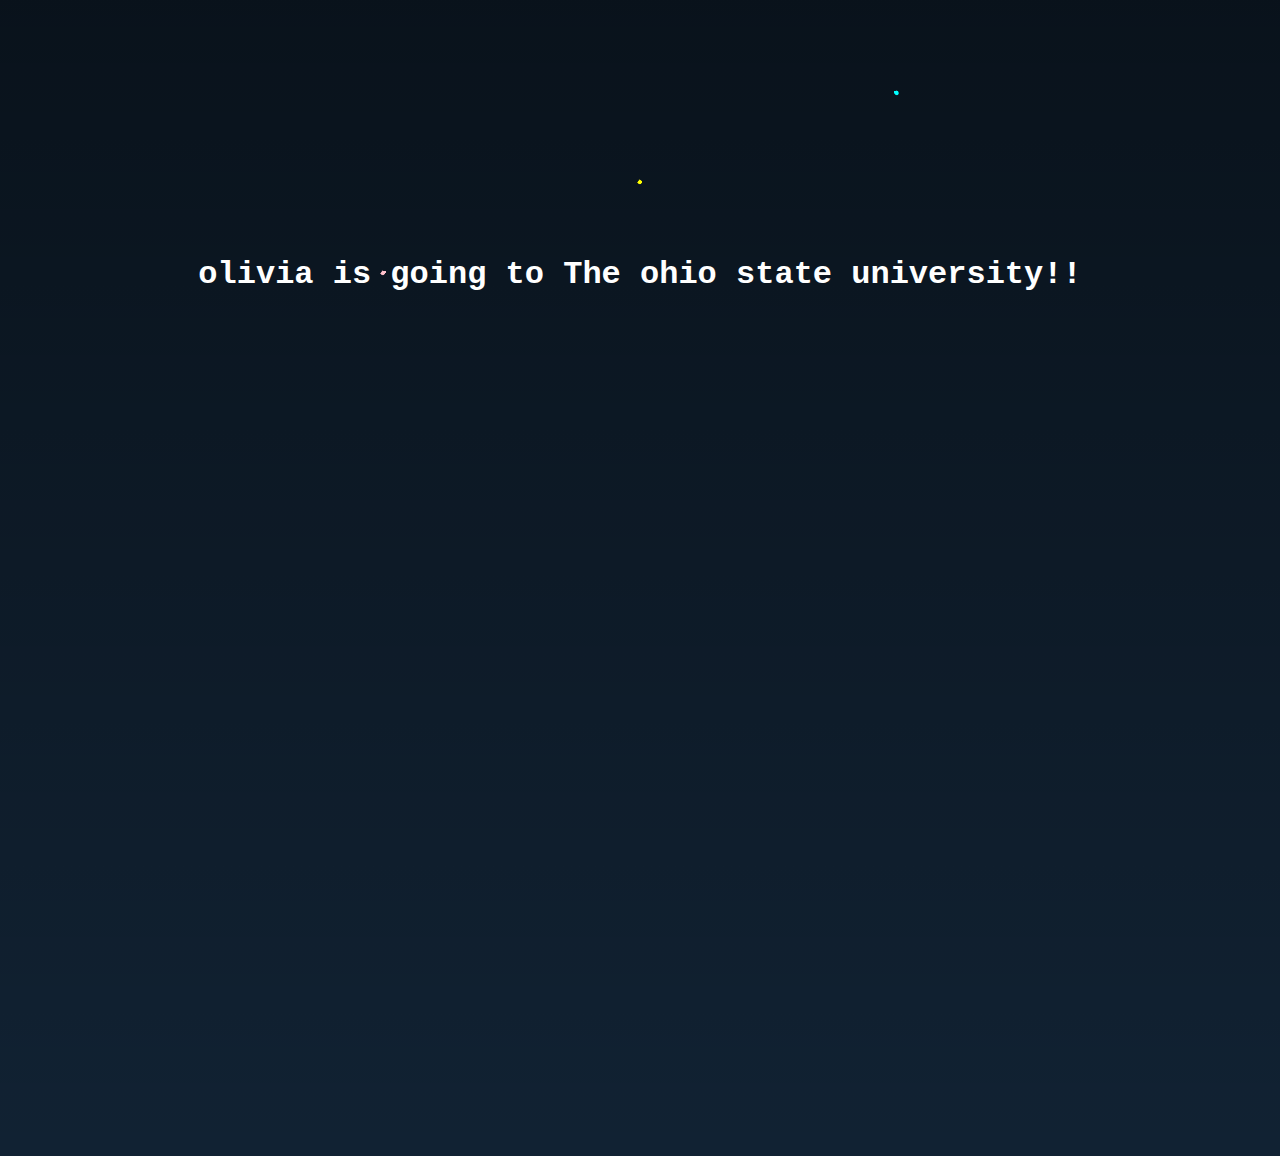
==== index.html @ 61fc410c "Add files via upload" ====
<!DOCTYPE html>
<html>

<head>
    <meta charset="utf-8">
    <meta http-equiv="X-UA-Compatible" content="IE=edge">
    <title></title>
    <meta name="description" content="">
    <meta name="viewport" content="width=device-width, initial-scale=1">
    <link rel="stylesheet" href="style.css">
</head>

<body>
    <div class="firework"></div>
    <div class="firework"></div>
    <div class="firework"></div>
    <div class="olivia">
        <h1>olivia is going to The ohio state university!!</h1>
    </div>

    <script src="" async defer></script>
</body>

</html>
---- style.css ----
body {
    background: 
      linear-gradient(#0007, #0000),
      #123;
    margin: 0;
    height: 100vh;
    overflow: hidden;
  }
  
  @keyframes firework {
    0% { transform: translate(var(--x), var(--initialY)); width: var(--initialSize); opacity: 1; }
    50% { width: 0.5vmin; opacity: 1; }
    100% { width: var(--finalSize); opacity: 0; }
  }
  
  /* @keyframes fireworkPseudo {
    0% { transform: translate(-50%, -50%); width: var(--initialSize); opacity: 1; }
    50% { width: 0.5vmin; opacity: 1; }
    100% { width: var(--finalSize); opacity: 0; }
  }
   */
  .firework,
  .firework::before,
  .firework::after
  {
    --initialSize: 0.5vmin;
    --finalSize: 45vmin;
    --particleSize: 0.2vmin;
    --color1: yellow;
    --color2: khaki;
    --color3: white;
    --color4: lime;
    --color5: gold;
    --color6: mediumseagreen;
    --y: -30vmin;
    --x: -50%;
    --initialY: 60vmin;
    content: "";
    animation: firework 2s infinite;
    position: absolute;
    top: 50%;
    left: 50%;
    transform: translate(-50%, var(--y));
    width: var(--initialSize);
    aspect-ratio: 1;
    background: 
      /*
      radial-gradient(circle, var(--color1) var(--particleSize), #0000 0) 0% 0%,
      radial-gradient(circle, var(--color1) var(--particleSize), #0000 0) 100% 0%,
      radial-gradient(circle, var(--color1) var(--particleSize), #0000 0) 100% 100%,
      radial-gradient(circle, var(--color1) var(--particleSize), #0000 0) 0% 100%,
      */
      
      radial-gradient(circle, var(--color1) var(--particleSize), #0000 0) 50% 0%,
      radial-gradient(circle, var(--color2) var(--particleSize), #0000 0) 100% 50%,
      radial-gradient(circle, var(--color3) var(--particleSize), #0000 0) 50% 100%,
      radial-gradient(circle, var(--color4) var(--particleSize), #0000 0) 0% 50%,
      
      /* bottom right */
      radial-gradient(circle, var(--color5) var(--particleSize), #0000 0) 80% 90%,
      radial-gradient(circle, var(--color6) var(--particleSize), #0000 0) 95% 90%,
      radial-gradient(circle, var(--color1) var(--particleSize), #0000 0) 90% 70%,
      radial-gradient(circle, var(--color2) var(--particleSize), #0000 0) 100% 60%,
      radial-gradient(circle, var(--color3) var(--particleSize), #0000 0) 55% 80%,
      radial-gradient(circle, var(--color4) var(--particleSize), #0000 0) 70% 77%,
      
      /* bottom left */
      radial-gradient(circle, var(--color5) var(--particleSize), #0000 0) 22% 90%,
      radial-gradient(circle, var(--color6) var(--particleSize), #0000 0) 45% 90%,
      radial-gradient(circle, var(--color1) var(--particleSize), #0000 0) 33% 70%,
      radial-gradient(circle, var(--color2) var(--particleSize), #0000 0) 10% 60%,
      radial-gradient(circle, var(--color3) var(--particleSize), #0000 0) 31% 80%,
      radial-gradient(circle, var(--color4) var(--particleSize), #0000 0) 28% 77%,
      radial-gradient(circle, var(--color5) var(--particleSize), #0000 0) 13% 72%,
      
      /* top left */
      radial-gradient(circle, var(--color6) var(--particleSize), #0000 0) 80% 10%,
      radial-gradient(circle, var(--color1) var(--particleSize), #0000 0) 95% 14%,
      radial-gradient(circle, var(--color2) var(--particleSize), #0000 0) 90% 23%,
      radial-gradient(circle, var(--color3) var(--particleSize), #0000 0) 100% 43%,
      radial-gradient(circle, var(--color4) var(--particleSize), #0000 0) 85% 27%,
      radial-gradient(circle, var(--color5) var(--particleSize), #0000 0) 77% 37%,
      radial-gradient(circle, var(--color6) var(--particleSize), #0000 0) 60% 7%,
      
      /* top right */
      radial-gradient(circle, var(--color1) var(--particleSize), #0000 0) 22% 14%,
      radial-gradient(circle, var(--color1) var(--particleSize), #0000 0) 45% 20%,
      radial-gradient(circle, var(--color1) var(--particleSize), #0000 0) 33% 34%,
      radial-gradient(circle, var(--color1) var(--particleSize), #0000 0) 10% 29%,
      radial-gradient(circle, var(--color1) var(--particleSize), #0000 0) 31% 37%,
      radial-gradient(circle, var(--color1) var(--particleSize), #0000 0) 28% 7%,
      radial-gradient(circle, var(--color1) var(--particleSize), #0000 0) 13% 42%
      ;
    background-size: var(--initialSize) var(--initialSize);
    background-repeat: no-repeat;
  }
  
  .firework::before {
    --x: -50%;
    --y: -50%;
    --initialY: -50%;
  /*   transform: translate(-20vmin, -2vmin) rotate(40deg) scale(1.3) rotateY(40deg); */
    transform: translate(-50%, -50%) rotate(40deg) scale(1.3) rotateY(40deg);
  /*   animation: fireworkPseudo 2s infinite; */
  }
  
  .firework::after {
    --x: -50%;
    --y: -50%;
    --initialY: -50%;
  /*   transform: translate(44vmin, -50%) rotate(170deg) scale(1.15) rotateY(-30deg); */
    transform: translate(-50%, -50%) rotate(170deg) scale(1.15) rotateY(-30deg);
  /*   animation: fireworkPseudo 2s infinite; */
  }
  
  .firework:nth-child(2) {
    --x: 30vmin;
  }
  
  .firework:nth-child(2),
  .firework:nth-child(2)::before,
  .firework:nth-child(2)::after {
    --color1: pink;
    --color2: violet;
    --color3: fuchsia;
    --color4: orchid;
    --color5: plum;
    --color6: lavender;  
    --finalSize: 40vmin;
    left: 30%;
    top: 60%;
    animation-delay: -0.25s;
  }
  
  .firework:nth-child(3) {
    --x: -30vmin;
    --y: -50vmin;
  }
  
  .firework:nth-child(3),
  .firework:nth-child(3)::before,
  .firework:nth-child(3)::after {
    --color1: cyan;
    --color2: lightcyan;
    --color3: lightblue;
    --color4: PaleTurquoise;
    --color5: SkyBlue;
    --color6: lavender;
    --finalSize: 35vmin;
    left: 70%;
    top: 60%;
    animation-delay: -0.4s;
  }

  .olivia {
    color: white;
    margin-top: 20%;
    text-align: center;
    vertical-align: center;
    font-family: 'Comic Sans MS', 'Comic Sans', monospace;
  }
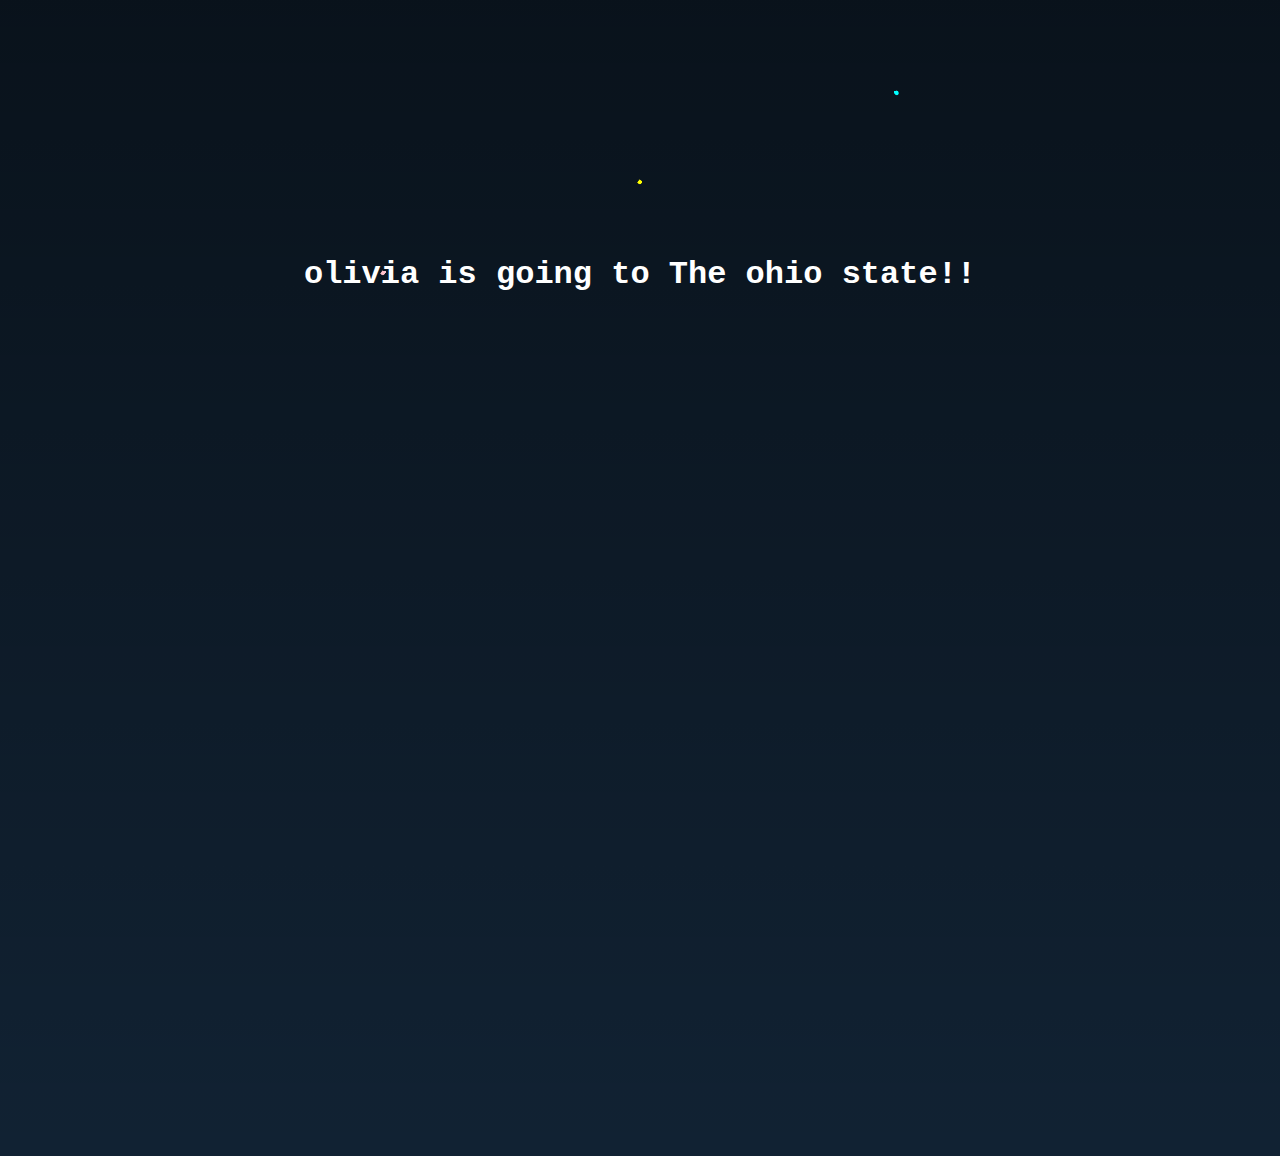
==== commit 50f12a3a: "Update index.html" ====
--- a/index.html
+++ b/index.html
@@ -15,10 +15,10 @@
     <div class="firework"></div>
     <div class="firework"></div>
     <div class="olivia">
-        <h1>olivia is going to The ohio state university!!</h1>
+        <h1>olivia is going to The ohio state!!</h1>
     </div>
 
     <script src="" async defer></script>
 </body>
 
-</html>+</html>
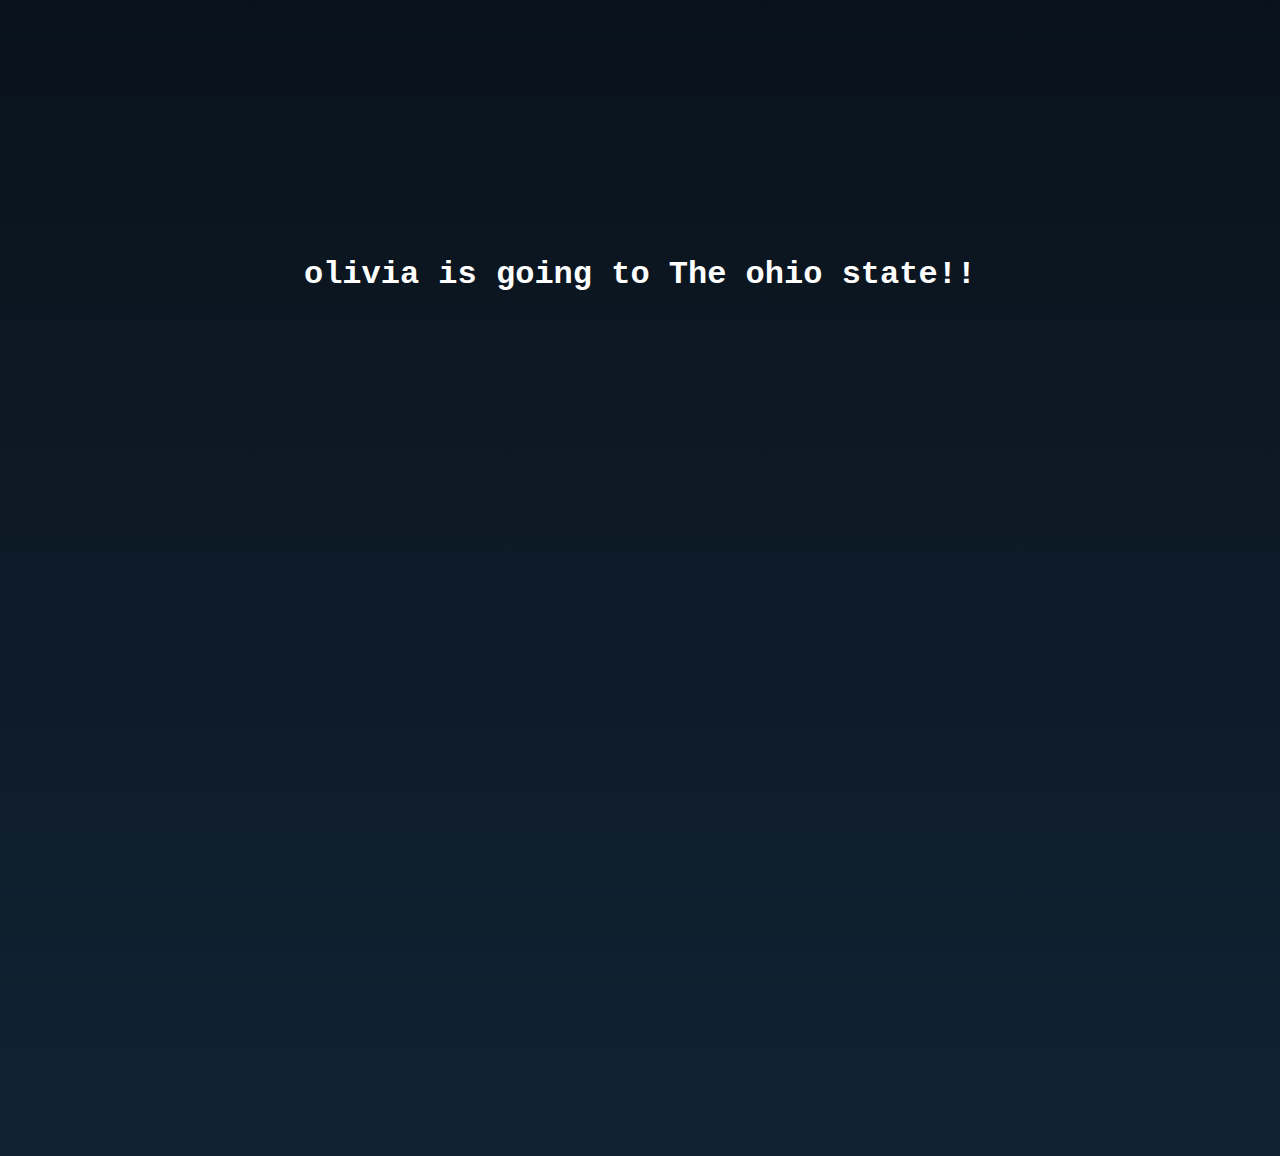
==== commit 971acd32: "Update index.html" ====
--- a/index.html
+++ b/index.html
@@ -11,9 +11,10 @@
 </head>
 
 <body>
-    <div class="firework"></div>
-    <div class="firework"></div>
-    <div class="firework"></div>
+    <div class="pyro">
+        <div class="before"></div>
+        <div class="after"></div>
+      </div>
     <div class="olivia">
         <h1>olivia is going to The ohio state!!</h1>
     </div>
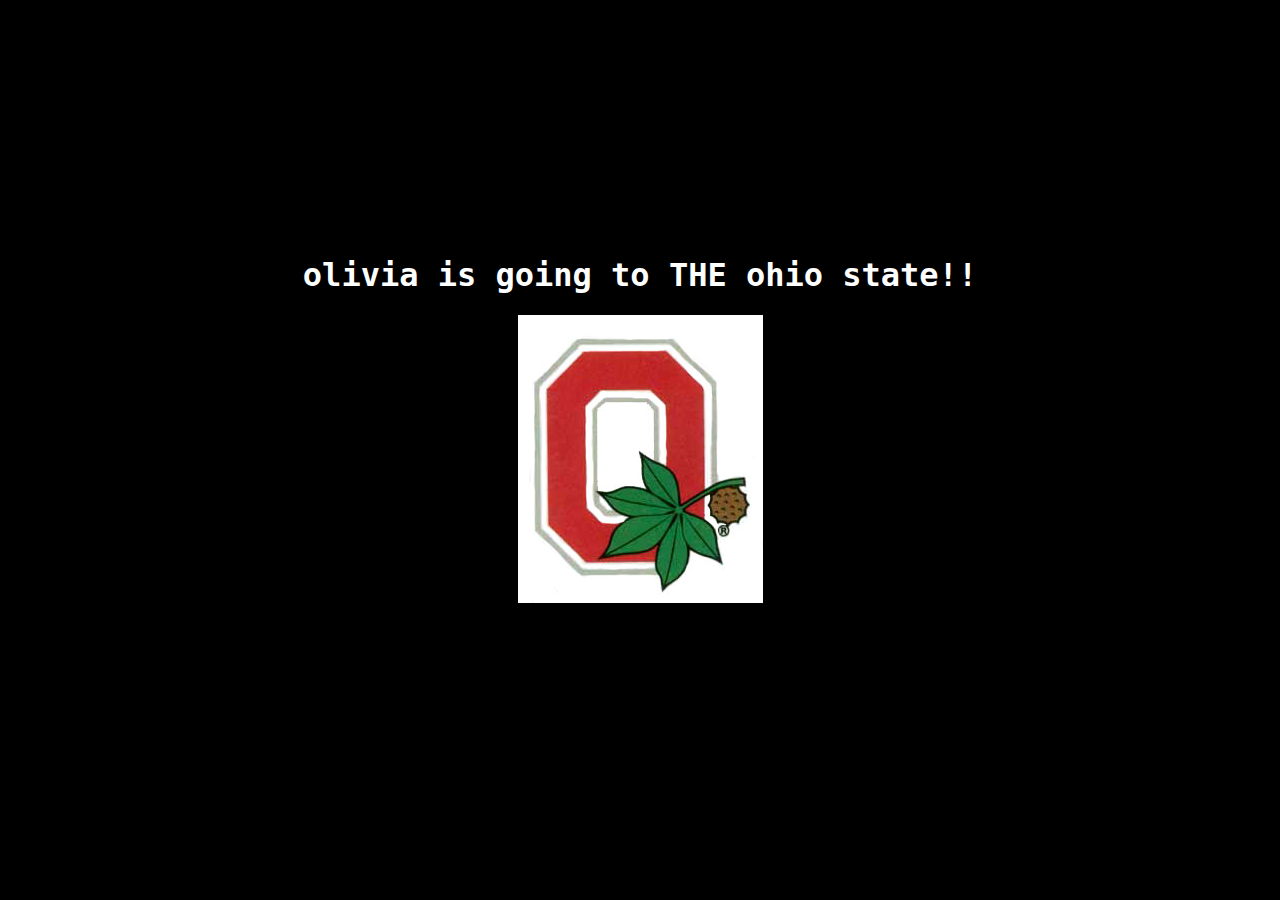
==== commit 2964a999: "Update index.html" ====
--- a/index.html
+++ b/index.html
@@ -16,7 +16,8 @@
         <div class="after"></div>
       </div>
     <div class="olivia">
-        <h1>olivia is going to The ohio state!!</h1>
+        <h1>olivia is going to THE ohio state!!</h1>
+        <img src="nut.jpg"/>
     </div>
 
     <script src="" async defer></script>
--- a/style.css
+++ b/style.css
@@ -1,162 +1,228 @@
-body {
-    background: 
-      linear-gradient(#0007, #0000),
-      #123;
-    margin: 0;
-    height: 100vh;
-    overflow: hidden;
-  }
-  
-  @keyframes firework {
-    0% { transform: translate(var(--x), var(--initialY)); width: var(--initialSize); opacity: 1; }
-    50% { width: 0.5vmin; opacity: 1; }
-    100% { width: var(--finalSize); opacity: 0; }
-  }
-  
-  /* @keyframes fireworkPseudo {
-    0% { transform: translate(-50%, -50%); width: var(--initialSize); opacity: 1; }
-    50% { width: 0.5vmin; opacity: 1; }
-    100% { width: var(--finalSize); opacity: 0; }
-  }
-   */
-  .firework,
-  .firework::before,
-  .firework::after
-  {
-    --initialSize: 0.5vmin;
-    --finalSize: 45vmin;
-    --particleSize: 0.2vmin;
-    --color1: yellow;
-    --color2: khaki;
-    --color3: white;
-    --color4: lime;
-    --color5: gold;
-    --color6: mediumseagreen;
-    --y: -30vmin;
-    --x: -50%;
-    --initialY: 60vmin;
-    content: "";
-    animation: firework 2s infinite;
-    position: absolute;
-    top: 50%;
-    left: 50%;
-    transform: translate(-50%, var(--y));
-    width: var(--initialSize);
-    aspect-ratio: 1;
-    background: 
-      /*
-      radial-gradient(circle, var(--color1) var(--particleSize), #0000 0) 0% 0%,
-      radial-gradient(circle, var(--color1) var(--particleSize), #0000 0) 100% 0%,
-      radial-gradient(circle, var(--color1) var(--particleSize), #0000 0) 100% 100%,
-      radial-gradient(circle, var(--color1) var(--particleSize), #0000 0) 0% 100%,
-      */
-      
-      radial-gradient(circle, var(--color1) var(--particleSize), #0000 0) 50% 0%,
-      radial-gradient(circle, var(--color2) var(--particleSize), #0000 0) 100% 50%,
-      radial-gradient(circle, var(--color3) var(--particleSize), #0000 0) 50% 100%,
-      radial-gradient(circle, var(--color4) var(--particleSize), #0000 0) 0% 50%,
-      
-      /* bottom right */
-      radial-gradient(circle, var(--color5) var(--particleSize), #0000 0) 80% 90%,
-      radial-gradient(circle, var(--color6) var(--particleSize), #0000 0) 95% 90%,
-      radial-gradient(circle, var(--color1) var(--particleSize), #0000 0) 90% 70%,
-      radial-gradient(circle, var(--color2) var(--particleSize), #0000 0) 100% 60%,
-      radial-gradient(circle, var(--color3) var(--particleSize), #0000 0) 55% 80%,
-      radial-gradient(circle, var(--color4) var(--particleSize), #0000 0) 70% 77%,
-      
-      /* bottom left */
-      radial-gradient(circle, var(--color5) var(--particleSize), #0000 0) 22% 90%,
-      radial-gradient(circle, var(--color6) var(--particleSize), #0000 0) 45% 90%,
-      radial-gradient(circle, var(--color1) var(--particleSize), #0000 0) 33% 70%,
-      radial-gradient(circle, var(--color2) var(--particleSize), #0000 0) 10% 60%,
-      radial-gradient(circle, var(--color3) var(--particleSize), #0000 0) 31% 80%,
-      radial-gradient(circle, var(--color4) var(--particleSize), #0000 0) 28% 77%,
-      radial-gradient(circle, var(--color5) var(--particleSize), #0000 0) 13% 72%,
-      
-      /* top left */
-      radial-gradient(circle, var(--color6) var(--particleSize), #0000 0) 80% 10%,
-      radial-gradient(circle, var(--color1) var(--particleSize), #0000 0) 95% 14%,
-      radial-gradient(circle, var(--color2) var(--particleSize), #0000 0) 90% 23%,
-      radial-gradient(circle, var(--color3) var(--particleSize), #0000 0) 100% 43%,
-      radial-gradient(circle, var(--color4) var(--particleSize), #0000 0) 85% 27%,
-      radial-gradient(circle, var(--color5) var(--particleSize), #0000 0) 77% 37%,
-      radial-gradient(circle, var(--color6) var(--particleSize), #0000 0) 60% 7%,
-      
-      /* top right */
-      radial-gradient(circle, var(--color1) var(--particleSize), #0000 0) 22% 14%,
-      radial-gradient(circle, var(--color1) var(--particleSize), #0000 0) 45% 20%,
-      radial-gradient(circle, var(--color1) var(--particleSize), #0000 0) 33% 34%,
-      radial-gradient(circle, var(--color1) var(--particleSize), #0000 0) 10% 29%,
-      radial-gradient(circle, var(--color1) var(--particleSize), #0000 0) 31% 37%,
-      radial-gradient(circle, var(--color1) var(--particleSize), #0000 0) 28% 7%,
-      radial-gradient(circle, var(--color1) var(--particleSize), #0000 0) 13% 42%
-      ;
-    background-size: var(--initialSize) var(--initialSize);
-    background-repeat: no-repeat;
-  }
-  
-  .firework::before {
-    --x: -50%;
-    --y: -50%;
-    --initialY: -50%;
-  /*   transform: translate(-20vmin, -2vmin) rotate(40deg) scale(1.3) rotateY(40deg); */
-    transform: translate(-50%, -50%) rotate(40deg) scale(1.3) rotateY(40deg);
-  /*   animation: fireworkPseudo 2s infinite; */
-  }
-  
-  .firework::after {
-    --x: -50%;
-    --y: -50%;
-    --initialY: -50%;
-  /*   transform: translate(44vmin, -50%) rotate(170deg) scale(1.15) rotateY(-30deg); */
-    transform: translate(-50%, -50%) rotate(170deg) scale(1.15) rotateY(-30deg);
-  /*   animation: fireworkPseudo 2s infinite; */
-  }
-  
-  .firework:nth-child(2) {
-    --x: 30vmin;
-  }
-  
-  .firework:nth-child(2),
-  .firework:nth-child(2)::before,
-  .firework:nth-child(2)::after {
-    --color1: pink;
-    --color2: violet;
-    --color3: fuchsia;
-    --color4: orchid;
-    --color5: plum;
-    --color6: lavender;  
-    --finalSize: 40vmin;
-    left: 30%;
-    top: 60%;
-    animation-delay: -0.25s;
-  }
-  
-  .firework:nth-child(3) {
-    --x: -30vmin;
-    --y: -50vmin;
-  }
-  
-  .firework:nth-child(3),
-  .firework:nth-child(3)::before,
-  .firework:nth-child(3)::after {
-    --color1: cyan;
-    --color2: lightcyan;
-    --color3: lightblue;
-    --color4: PaleTurquoise;
-    --color5: SkyBlue;
-    --color6: lavender;
-    --finalSize: 35vmin;
-    left: 70%;
-    top: 60%;
-    animation-delay: -0.4s;
-  }
-
-  .olivia {
+.olivia {
     color: white;
     margin-top: 20%;
     text-align: center;
     vertical-align: center;
     font-family: 'Comic Sans MS', 'Comic Sans', monospace;
   }
-  +
+body {
+    margin: 0;
+    padding: 0;
+    background: #000;
+    overflow: hidden;
+  }
+  
+  .pyro > .before, .pyro > .after {
+    position: absolute;
+    width: 5px;
+    height: 5px;
+    border-radius: 50%;
+    box-shadow: 0 0 #fff, 0 0 #fff, 0 0 #fff, 0 0 #fff, 0 0 #fff, 0 0 #fff, 0 0 #fff, 0 0 #fff, 0 0 #fff, 0 0 #fff, 0 0 #fff, 0 0 #fff, 0 0 #fff, 0 0 #fff, 0 0 #fff, 0 0 #fff, 0 0 #fff, 0 0 #fff, 0 0 #fff, 0 0 #fff, 0 0 #fff, 0 0 #fff, 0 0 #fff, 0 0 #fff, 0 0 #fff, 0 0 #fff, 0 0 #fff, 0 0 #fff, 0 0 #fff, 0 0 #fff, 0 0 #fff, 0 0 #fff, 0 0 #fff, 0 0 #fff, 0 0 #fff, 0 0 #fff, 0 0 #fff, 0 0 #fff, 0 0 #fff, 0 0 #fff, 0 0 #fff, 0 0 #fff, 0 0 #fff, 0 0 #fff, 0 0 #fff, 0 0 #fff, 0 0 #fff, 0 0 #fff, 0 0 #fff, 0 0 #fff, 0 0 #fff;
+    -moz-animation: 1s bang ease-out infinite backwards, 1s gravity ease-in infinite backwards, 5s position linear infinite backwards;
+    -webkit-animation: 1s bang ease-out infinite backwards, 1s gravity ease-in infinite backwards, 5s position linear infinite backwards;
+    -o-animation: 1s bang ease-out infinite backwards, 1s gravity ease-in infinite backwards, 5s position linear infinite backwards;
+    -ms-animation: 1s bang ease-out infinite backwards, 1s gravity ease-in infinite backwards, 5s position linear infinite backwards;
+    animation: 1s bang ease-out infinite backwards, 1s gravity ease-in infinite backwards, 5s position linear infinite backwards;
+  }
+  
+  .pyro > .after {
+    -moz-animation-delay: 1.25s, 1.25s, 1.25s;
+    -webkit-animation-delay: 1.25s, 1.25s, 1.25s;
+    -o-animation-delay: 1.25s, 1.25s, 1.25s;
+    -ms-animation-delay: 1.25s, 1.25s, 1.25s;
+    animation-delay: 1.25s, 1.25s, 1.25s;
+    -moz-animation-duration: 1.25s, 1.25s, 6.25s;
+    -webkit-animation-duration: 1.25s, 1.25s, 6.25s;
+    -o-animation-duration: 1.25s, 1.25s, 6.25s;
+    -ms-animation-duration: 1.25s, 1.25s, 6.25s;
+    animation-duration: 1.25s, 1.25s, 6.25s;
+  }
+  
+  @-webkit-keyframes bang {
+    to {
+      box-shadow: 40px -297.6666666667px #0400ff, -26px -253.6666666667px #4000ff, 99px -134.6666666667px #ff4800, 194px 39.3333333333px #ff00aa, -37px -150.6666666667px #00ffae, -114px -218.6666666667px #00b7ff, -119px -292.6666666667px #ff0088, -114px -70.6666666667px #ff0073, 87px -265.6666666667px #6a00ff, 40px -76.6666666667px #0009ff, -9px -376.6666666667px #ff2200, 55px -192.6666666667px #a200ff, 188px -378.6666666667px #6aff00, -172px -303.6666666667px #ccff00, 89px -374.6666666667px #ff5e00, -57px -14.6666666667px #00ff4d, -247px -344.6666666667px #0004ff, -224px -177.6666666667px #00ffdd, -218px -17.6666666667px #4800ff, -109px 20.3333333333px #ff0015, -246px -181.6666666667px #48ff00, 49px 68.3333333333px #00ff6f, -136px 78.3333333333px #ff5e00, 151px -349.6666666667px #ff00a6, -160px 43.3333333333px #5100ff, -168px -230.6666666667px #00ff40, -244px -267.6666666667px aqua, -4px -402.6666666667px #a200ff, 2px -316.6666666667px #001eff, 218px -146.6666666667px #00ff66, 187px 73.3333333333px deepskyblue, 121px -56.6666666667px #26ff00, -39px -146.6666666667px #37ff00, 27px -271.6666666667px #ff0044, -112px -231.6666666667px #00ff84, 124px -359.6666666667px #ff5e00, 229px -186.6666666667px #ff0033, 151px -100.6666666667px #00ff59, -8px -127.6666666667px #ffcc00, 201px 42.3333333333px #0037ff, 191px -136.6666666667px #00c8ff, 61px -127.6666666667px #00ff84, -3px -388.6666666667px #2200ff, -245px -38.6666666667px #00ff26, 206px -145.6666666667px #5100ff, -7px -99.6666666667px #00ffcc, -97px -138.6666666667px #ff6200, -126px -81.6666666667px #62ff00, 166px -33.6666666667px #00ffdd, 80px -298.6666666667px #ffd500, -152px 13.3333333333px #ff00dd;
+    }
+  }
+  @-moz-keyframes bang {
+    to {
+      box-shadow: 40px -297.6666666667px #0400ff, -26px -253.6666666667px #4000ff, 99px -134.6666666667px #ff4800, 194px 39.3333333333px #ff00aa, -37px -150.6666666667px #00ffae, -114px -218.6666666667px #00b7ff, -119px -292.6666666667px #ff0088, -114px -70.6666666667px #ff0073, 87px -265.6666666667px #6a00ff, 40px -76.6666666667px #0009ff, -9px -376.6666666667px #ff2200, 55px -192.6666666667px #a200ff, 188px -378.6666666667px #6aff00, -172px -303.6666666667px #ccff00, 89px -374.6666666667px #ff5e00, -57px -14.6666666667px #00ff4d, -247px -344.6666666667px #0004ff, -224px -177.6666666667px #00ffdd, -218px -17.6666666667px #4800ff, -109px 20.3333333333px #ff0015, -246px -181.6666666667px #48ff00, 49px 68.3333333333px #00ff6f, -136px 78.3333333333px #ff5e00, 151px -349.6666666667px #ff00a6, -160px 43.3333333333px #5100ff, -168px -230.6666666667px #00ff40, -244px -267.6666666667px aqua, -4px -402.6666666667px #a200ff, 2px -316.6666666667px #001eff, 218px -146.6666666667px #00ff66, 187px 73.3333333333px deepskyblue, 121px -56.6666666667px #26ff00, -39px -146.6666666667px #37ff00, 27px -271.6666666667px #ff0044, -112px -231.6666666667px #00ff84, 124px -359.6666666667px #ff5e00, 229px -186.6666666667px #ff0033, 151px -100.6666666667px #00ff59, -8px -127.6666666667px #ffcc00, 201px 42.3333333333px #0037ff, 191px -136.6666666667px #00c8ff, 61px -127.6666666667px #00ff84, -3px -388.6666666667px #2200ff, -245px -38.6666666667px #00ff26, 206px -145.6666666667px #5100ff, -7px -99.6666666667px #00ffcc, -97px -138.6666666667px #ff6200, -126px -81.6666666667px #62ff00, 166px -33.6666666667px #00ffdd, 80px -298.6666666667px #ffd500, -152px 13.3333333333px #ff00dd;
+    }
+  }
+  @-o-keyframes bang {
+    to {
+      box-shadow: 40px -297.6666666667px #0400ff, -26px -253.6666666667px #4000ff, 99px -134.6666666667px #ff4800, 194px 39.3333333333px #ff00aa, -37px -150.6666666667px #00ffae, -114px -218.6666666667px #00b7ff, -119px -292.6666666667px #ff0088, -114px -70.6666666667px #ff0073, 87px -265.6666666667px #6a00ff, 40px -76.6666666667px #0009ff, -9px -376.6666666667px #ff2200, 55px -192.6666666667px #a200ff, 188px -378.6666666667px #6aff00, -172px -303.6666666667px #ccff00, 89px -374.6666666667px #ff5e00, -57px -14.6666666667px #00ff4d, -247px -344.6666666667px #0004ff, -224px -177.6666666667px #00ffdd, -218px -17.6666666667px #4800ff, -109px 20.3333333333px #ff0015, -246px -181.6666666667px #48ff00, 49px 68.3333333333px #00ff6f, -136px 78.3333333333px #ff5e00, 151px -349.6666666667px #ff00a6, -160px 43.3333333333px #5100ff, -168px -230.6666666667px #00ff40, -244px -267.6666666667px aqua, -4px -402.6666666667px #a200ff, 2px -316.6666666667px #001eff, 218px -146.6666666667px #00ff66, 187px 73.3333333333px deepskyblue, 121px -56.6666666667px #26ff00, -39px -146.6666666667px #37ff00, 27px -271.6666666667px #ff0044, -112px -231.6666666667px #00ff84, 124px -359.6666666667px #ff5e00, 229px -186.6666666667px #ff0033, 151px -100.6666666667px #00ff59, -8px -127.6666666667px #ffcc00, 201px 42.3333333333px #0037ff, 191px -136.6666666667px #00c8ff, 61px -127.6666666667px #00ff84, -3px -388.6666666667px #2200ff, -245px -38.6666666667px #00ff26, 206px -145.6666666667px #5100ff, -7px -99.6666666667px #00ffcc, -97px -138.6666666667px #ff6200, -126px -81.6666666667px #62ff00, 166px -33.6666666667px #00ffdd, 80px -298.6666666667px #ffd500, -152px 13.3333333333px #ff00dd;
+    }
+  }
+  @-ms-keyframes bang {
+    to {
+      box-shadow: 40px -297.6666666667px #0400ff, -26px -253.6666666667px #4000ff, 99px -134.6666666667px #ff4800, 194px 39.3333333333px #ff00aa, -37px -150.6666666667px #00ffae, -114px -218.6666666667px #00b7ff, -119px -292.6666666667px #ff0088, -114px -70.6666666667px #ff0073, 87px -265.6666666667px #6a00ff, 40px -76.6666666667px #0009ff, -9px -376.6666666667px #ff2200, 55px -192.6666666667px #a200ff, 188px -378.6666666667px #6aff00, -172px -303.6666666667px #ccff00, 89px -374.6666666667px #ff5e00, -57px -14.6666666667px #00ff4d, -247px -344.6666666667px #0004ff, -224px -177.6666666667px #00ffdd, -218px -17.6666666667px #4800ff, -109px 20.3333333333px #ff0015, -246px -181.6666666667px #48ff00, 49px 68.3333333333px #00ff6f, -136px 78.3333333333px #ff5e00, 151px -349.6666666667px #ff00a6, -160px 43.3333333333px #5100ff, -168px -230.6666666667px #00ff40, -244px -267.6666666667px aqua, -4px -402.6666666667px #a200ff, 2px -316.6666666667px #001eff, 218px -146.6666666667px #00ff66, 187px 73.3333333333px deepskyblue, 121px -56.6666666667px #26ff00, -39px -146.6666666667px #37ff00, 27px -271.6666666667px #ff0044, -112px -231.6666666667px #00ff84, 124px -359.6666666667px #ff5e00, 229px -186.6666666667px #ff0033, 151px -100.6666666667px #00ff59, -8px -127.6666666667px #ffcc00, 201px 42.3333333333px #0037ff, 191px -136.6666666667px #00c8ff, 61px -127.6666666667px #00ff84, -3px -388.6666666667px #2200ff, -245px -38.6666666667px #00ff26, 206px -145.6666666667px #5100ff, -7px -99.6666666667px #00ffcc, -97px -138.6666666667px #ff6200, -126px -81.6666666667px #62ff00, 166px -33.6666666667px #00ffdd, 80px -298.6666666667px #ffd500, -152px 13.3333333333px #ff00dd;
+    }
+  }
+  @keyframes bang {
+    to {
+      box-shadow: 40px -297.6666666667px #0400ff, -26px -253.6666666667px #4000ff, 99px -134.6666666667px #ff4800, 194px 39.3333333333px #ff00aa, -37px -150.6666666667px #00ffae, -114px -218.6666666667px #00b7ff, -119px -292.6666666667px #ff0088, -114px -70.6666666667px #ff0073, 87px -265.6666666667px #6a00ff, 40px -76.6666666667px #0009ff, -9px -376.6666666667px #ff2200, 55px -192.6666666667px #a200ff, 188px -378.6666666667px #6aff00, -172px -303.6666666667px #ccff00, 89px -374.6666666667px #ff5e00, -57px -14.6666666667px #00ff4d, -247px -344.6666666667px #0004ff, -224px -177.6666666667px #00ffdd, -218px -17.6666666667px #4800ff, -109px 20.3333333333px #ff0015, -246px -181.6666666667px #48ff00, 49px 68.3333333333px #00ff6f, -136px 78.3333333333px #ff5e00, 151px -349.6666666667px #ff00a6, -160px 43.3333333333px #5100ff, -168px -230.6666666667px #00ff40, -244px -267.6666666667px aqua, -4px -402.6666666667px #a200ff, 2px -316.6666666667px #001eff, 218px -146.6666666667px #00ff66, 187px 73.3333333333px deepskyblue, 121px -56.6666666667px #26ff00, -39px -146.6666666667px #37ff00, 27px -271.6666666667px #ff0044, -112px -231.6666666667px #00ff84, 124px -359.6666666667px #ff5e00, 229px -186.6666666667px #ff0033, 151px -100.6666666667px #00ff59, -8px -127.6666666667px #ffcc00, 201px 42.3333333333px #0037ff, 191px -136.6666666667px #00c8ff, 61px -127.6666666667px #00ff84, -3px -388.6666666667px #2200ff, -245px -38.6666666667px #00ff26, 206px -145.6666666667px #5100ff, -7px -99.6666666667px #00ffcc, -97px -138.6666666667px #ff6200, -126px -81.6666666667px #62ff00, 166px -33.6666666667px #00ffdd, 80px -298.6666666667px #ffd500, -152px 13.3333333333px #ff00dd;
+    }
+  }
+  @-webkit-keyframes gravity {
+    to {
+      transform: translateY(200px);
+      -moz-transform: translateY(200px);
+      -webkit-transform: translateY(200px);
+      -o-transform: translateY(200px);
+      -ms-transform: translateY(200px);
+      opacity: 0;
+    }
+  }
+  @-moz-keyframes gravity {
+    to {
+      transform: translateY(200px);
+      -moz-transform: translateY(200px);
+      -webkit-transform: translateY(200px);
+      -o-transform: translateY(200px);
+      -ms-transform: translateY(200px);
+      opacity: 0;
+    }
+  }
+  @-o-keyframes gravity {
+    to {
+      transform: translateY(200px);
+      -moz-transform: translateY(200px);
+      -webkit-transform: translateY(200px);
+      -o-transform: translateY(200px);
+      -ms-transform: translateY(200px);
+      opacity: 0;
+    }
+  }
+  @-ms-keyframes gravity {
+    to {
+      transform: translateY(200px);
+      -moz-transform: translateY(200px);
+      -webkit-transform: translateY(200px);
+      -o-transform: translateY(200px);
+      -ms-transform: translateY(200px);
+      opacity: 0;
+    }
+  }
+  @keyframes gravity {
+    to {
+      transform: translateY(200px);
+      -moz-transform: translateY(200px);
+      -webkit-transform: translateY(200px);
+      -o-transform: translateY(200px);
+      -ms-transform: translateY(200px);
+      opacity: 0;
+    }
+  }
+  @-webkit-keyframes position {
+    0%, 19.9% {
+      margin-top: 10%;
+      margin-left: 40%;
+    }
+    20%, 39.9% {
+      margin-top: 40%;
+      margin-left: 30%;
+    }
+    40%, 59.9% {
+      margin-top: 20%;
+      margin-left: 70%;
+    }
+    60%, 79.9% {
+      margin-top: 30%;
+      margin-left: 20%;
+    }
+    80%, 99.9% {
+      margin-top: 30%;
+      margin-left: 80%;
+    }
+  }
+  @-moz-keyframes position {
+    0%, 19.9% {
+      margin-top: 10%;
+      margin-left: 40%;
+    }
+    20%, 39.9% {
+      margin-top: 40%;
+      margin-left: 30%;
+    }
+    40%, 59.9% {
+      margin-top: 20%;
+      margin-left: 70%;
+    }
+    60%, 79.9% {
+      margin-top: 30%;
+      margin-left: 20%;
+    }
+    80%, 99.9% {
+      margin-top: 30%;
+      margin-left: 80%;
+    }
+  }
+  @-o-keyframes position {
+    0%, 19.9% {
+      margin-top: 10%;
+      margin-left: 40%;
+    }
+    20%, 39.9% {
+      margin-top: 40%;
+      margin-left: 30%;
+    }
+    40%, 59.9% {
+      margin-top: 20%;
+      margin-left: 70%;
+    }
+    60%, 79.9% {
+      margin-top: 30%;
+      margin-left: 20%;
+    }
+    80%, 99.9% {
+      margin-top: 30%;
+      margin-left: 80%;
+    }
+  }
+  @-ms-keyframes position {
+    0%, 19.9% {
+      margin-top: 10%;
+      margin-left: 40%;
+    }
+    20%, 39.9% {
+      margin-top: 40%;
+      margin-left: 30%;
+    }
+    40%, 59.9% {
+      margin-top: 20%;
+      margin-left: 70%;
+    }
+    60%, 79.9% {
+      margin-top: 30%;
+      margin-left: 20%;
+    }
+    80%, 99.9% {
+      margin-top: 30%;
+      margin-left: 80%;
+    }
+  }
+  @keyframes position {
+    0%, 19.9% {
+      margin-top: 10%;
+      margin-left: 40%;
+    }
+    20%, 39.9% {
+      margin-top: 40%;
+      margin-left: 30%;
+    }
+    40%, 59.9% {
+      margin-top: 20%;
+      margin-left: 70%;
+    }
+    60%, 79.9% {
+      margin-top: 30%;
+      margin-left: 20%;
+    }
+    80%, 99.9% {
+      margin-top: 30%;
+      margin-left: 80%;
+    }
+  }
+
+  
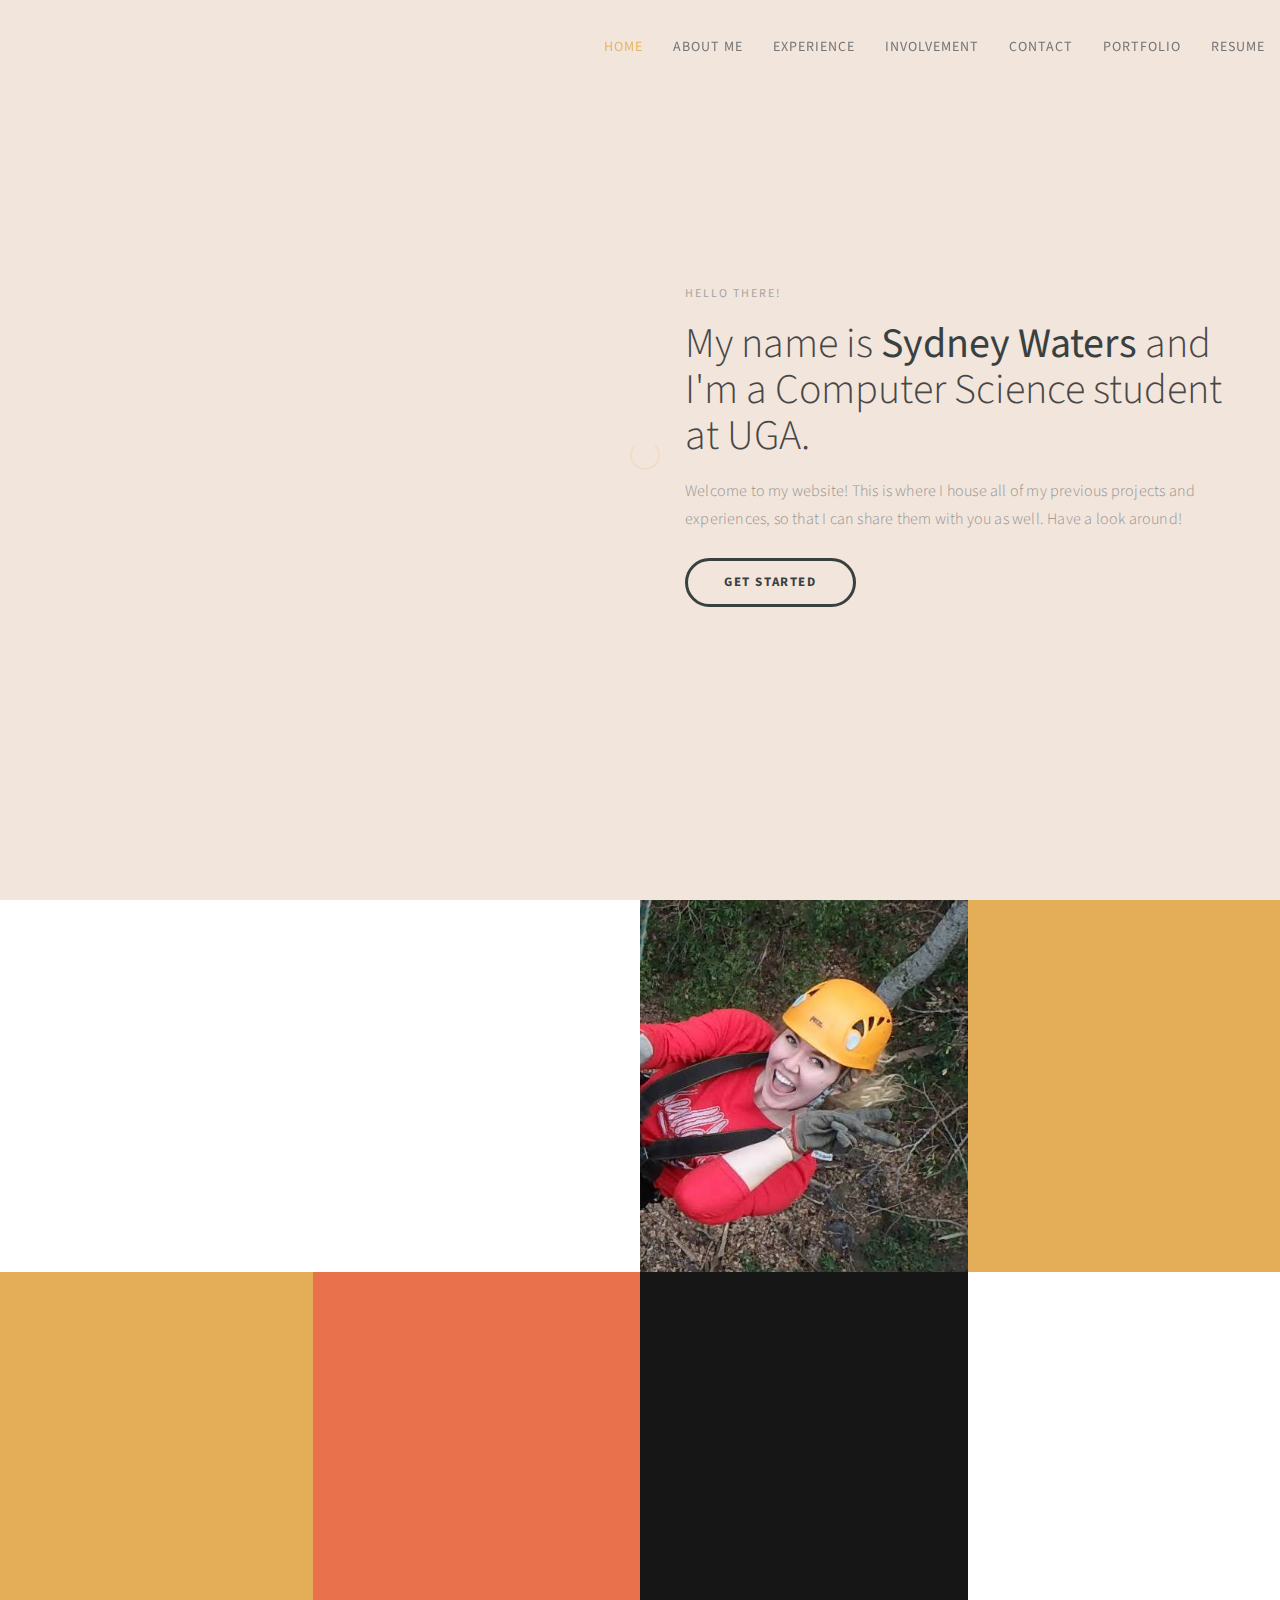
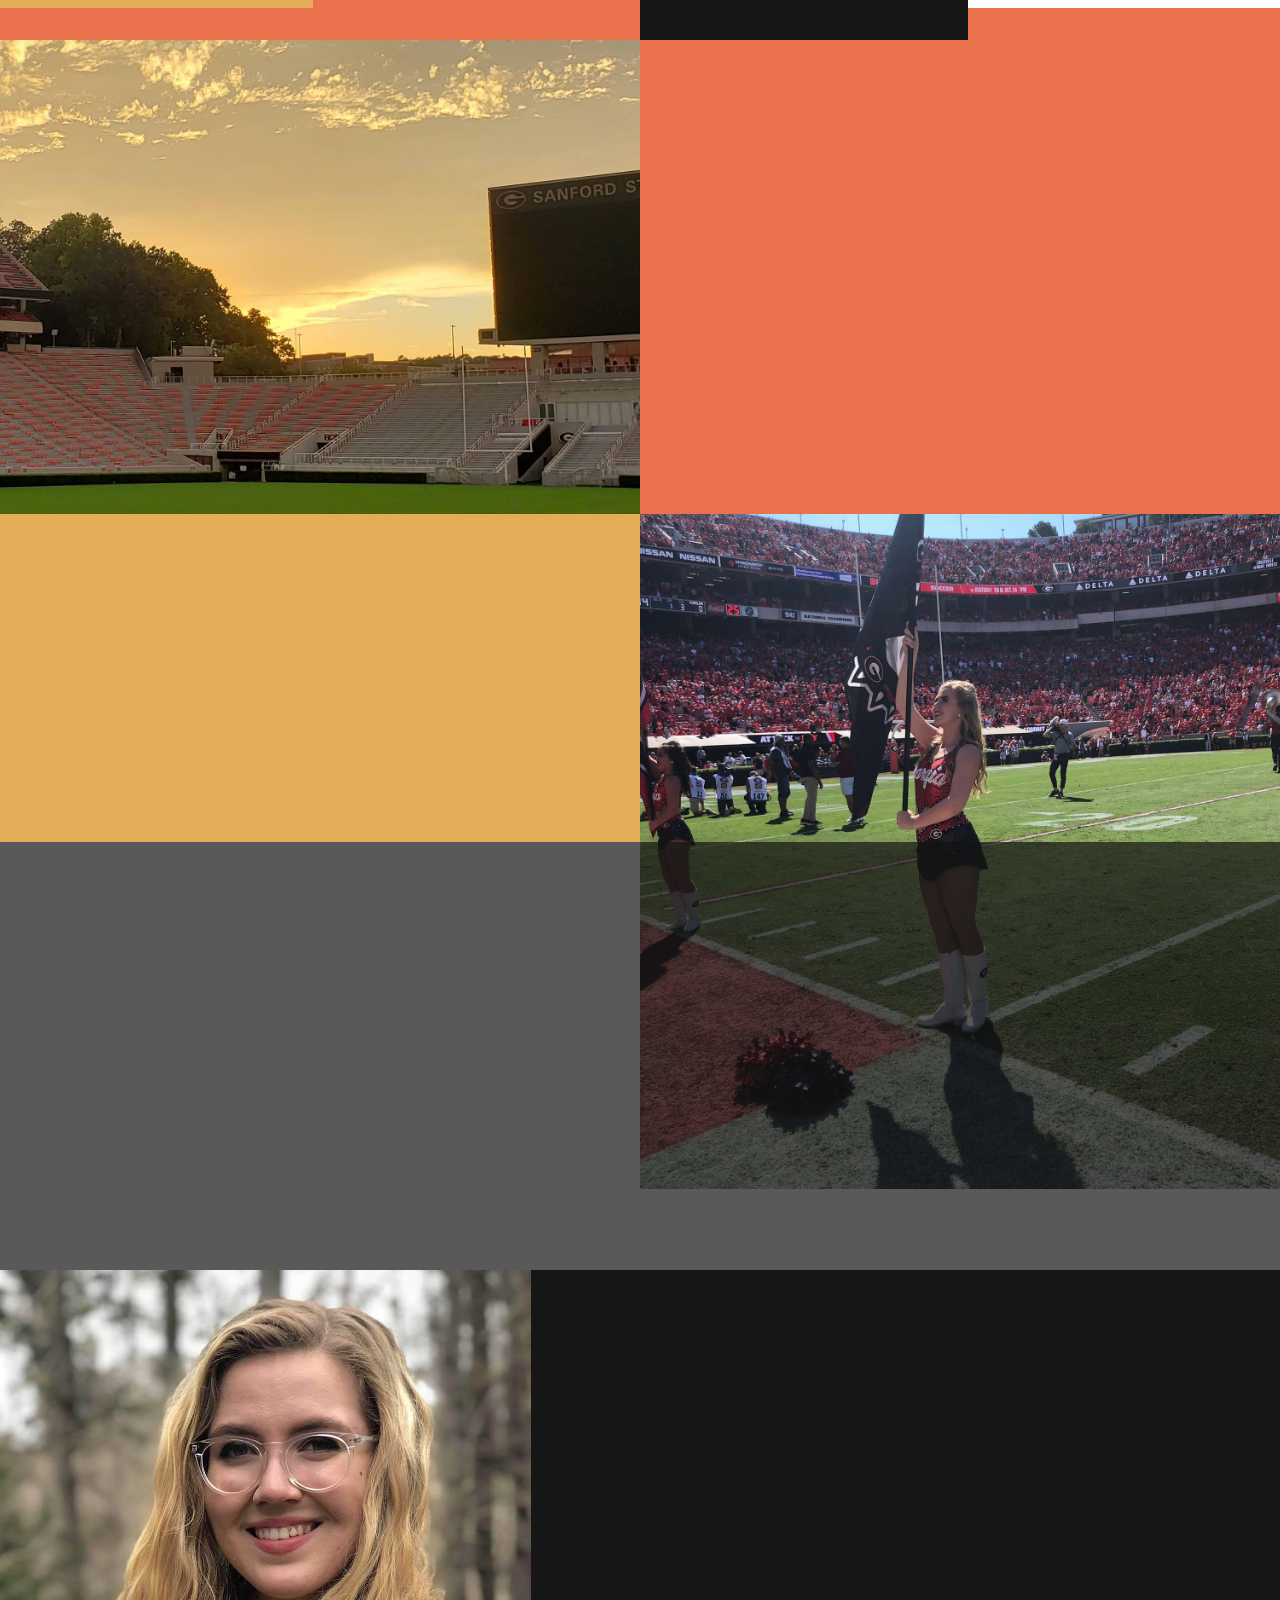
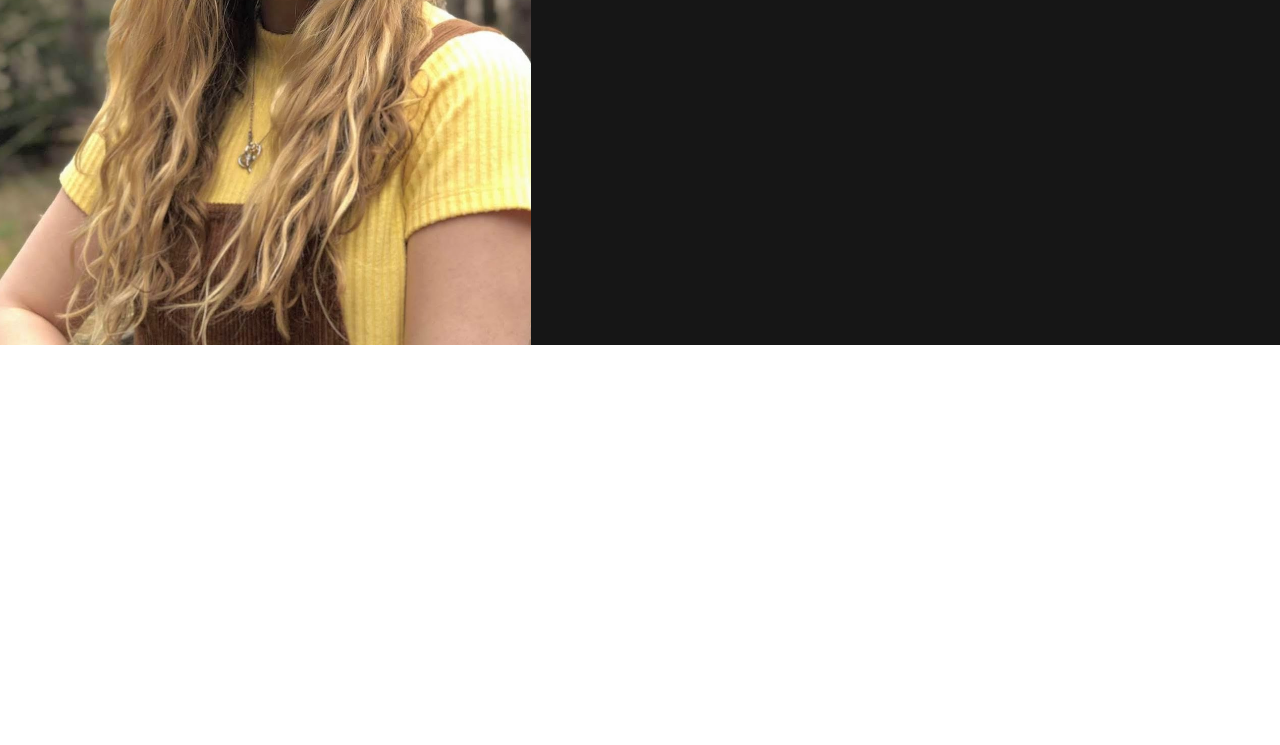
==== commit ad9f48dc: "updated to portfolio site" ====
--- a/index.html
+++ b/index.html
@@ -1,26 +1,400 @@
 <!DOCTYPE html>
-<html>
-
+<html lang="en">
 <head>
-    <meta charset="utf-8">
-    <meta http-equiv="X-UA-Compatible" content="IE=edge">
-    <title></title>
-    <meta name="description" content="">
-    <meta name="viewport" content="width=device-width, initial-scale=1">
-    <link rel="stylesheet" href="style.css">
+
+<meta charset="UTF-8">
+<meta http-equiv="X-UA-Compatible" content="IE=Edge">
+<meta name="description" content="">
+<meta name="keywords" content="">
+<meta name="author" content="templatemo">
+<meta name="viewport" content="width=device-width, initial-scale=1, maximum-scale=1">
+
+<title>Sydney Waters</title>
+<!--
+Stimulus Template
+http://www.templatemo.com/tm-498-stimulus
+-->
+<link rel="stylesheet" href="css/bootstrap.min.css">
+<link rel="stylesheet" href="css/animate.css">
+<link rel="stylesheet" href="css/font-awesome.min.css">
+<link rel="stylesheet" href="css/templatemo-style.css">
+
+<link href="https://fonts.googleapis.com/css?family=Source+Sans+Pro:300,400,700" rel="stylesheet">
+
 </head>
-
-<body>
-    <div class="pyro">
-        <div class="before"></div>
-        <div class="after"></div>
-      </div>
-    <div class="olivia">
-        <h1>olivia is going to THE ohio state!!</h1>
-        <img src="nut.jpg"/>
-    </div>
-
-    <script src="" async defer></script>
+<body data-spy="scroll" data-target=".navbar-collapse" data-offset="50">
+
+
+<!-- PRE LOADER -->
+
+<div class="preloader">
+     <div class="spinner">
+          <span class="spinner-rotate"></span>
+     </div>
+</div>
+
+
+<!-- Navigation Section -->
+
+<div class="navbar navbar-fixed-top custom-navbar" role="navigation">
+     <div class="container">
+
+          <!-- navbar header -->
+          <div class="navbar-header">
+               <button class="navbar-toggle" data-toggle="collapse" data-target=".navbar-collapse">
+                    <span class="icon icon-bar"></span>
+                    <span class="icon icon-bar"></span>
+                    <span class="icon icon-bar"></span>
+               </button>
+               <a href="#" class="navbar-brand"></a>
+          </div>
+
+          <div class="collapse navbar-collapse">
+               <ul class="nav navbar-nav navbar-right" style="margin-left: 50px;">
+                    <li><a href="#home" class="smoothScroll">Home</a></li>
+                    <li><a href="#about" class="smoothScroll">About Me</a></li>
+                    <li><a href="#experience" class="smoothScroll">Experience</a></li>
+                    <li><a href="#quotes" class="smoothScroll">Involvement</a></li>
+                    <li><a href="#contact" class="smoothScroll">Contact</a></li>
+                    <li><a href="nmc.html" class="smoothScroll">Portfolio</a></li>
+                    <li><a href="resume.html" class="smoothScroll">Resume</a></li>
+               </ul>
+          </div>
+
+     </div>
+</div>
+
+
+<!-- Home Section -->
+
+<section id="home" class="parallax-section">
+     <div class="container">
+          <div class="row">
+
+               <div class="col-md-6 col-sm-6">
+                    <div class="home-img"></div>
+               </div>
+
+               <div class="col-md-6 col-sm-6">
+                    <div class="home-thumb">
+                         <div class="section-title">
+                              <h4 class="wow fadeInUp" data-wow-delay="0.3s">Hello there!</h4>
+                              <h1 class="wow fadeInUp" data-wow-delay="0.6s">My name is <strong>Sydney Waters</strong> and I'm a Computer Science student at UGA.</h1>
+                              <p class="wow fadeInUp" data-wow-delay="0.9s">Welcome to my website! This is where I house all of my previous projects and experiences, so that I can share them with you as well. Have a look around!</p>
+                              
+                              <a href="#about" class="wow fadeInUp smoothScroll section-btn btn btn-success" data-wow-delay="1.4s">Get Started</a>
+                              
+                         </div>
+                    </div>
+               </div>
+
+
+          </div>
+     </div>
+</section>
+
+
+<!-- About Section -->
+
+<section id="about" class="parallax-section">
+     <div class="container">
+          <div class="row">
+
+               <div class="col-md-6 col-sm-12">
+                    <div class="about-thumb">
+                         <div class="wow fadeInUp section-title" data-wow-delay="0.4s">
+                              <h1>About Me</h1>
+                              <p class="color-yellow">4th Year Computer Science Major, New Media Certificate</p>
+                         </div>
+                         <div class="wow fadeInUp" data-wow-delay="0.8s">
+                              <p>In addition to learning all I can through the various Computer Science courses here at UGA, I also decided to take up the New Media Certificate in order to work with others outside of my major. I've learned not only new coding languages and concepts, but I've also learned so much about the team development process.</p>
+                              <p>I continue to look for more opportunities to expand my knowledge and capabilites!</p>
+                         </div>
+                    </div>
+               </div>
+
+               <div class="col-md-3 col-sm-6">
+                    <div class="background-image about-img"></div>
+               </div>
+
+               <div class="bg-yellow col-md-3 col-sm-6">
+                    <div class="skill-thumb">
+                         <div class="wow fadeInUp section-title color-white" data-wow-delay="1.2s">
+                              <h1>My Skills</h1>
+                              <p class="color-white">Java | C++ | SwiftUI | HTML CSS JS | App Development</p>
+                         </div>
+
+                         <div class=" wow fadeInUp skills-thumb" data-wow-delay="1.6s">
+                         <strong>Frontend Design</strong>
+                              <span class="color-white pull-right">90%</span>
+                                   <div class="progress">
+                                        <div class="progress-bar progress-bar-primary" role="progressbar" aria-valuenow="90" aria-valuemin="0" aria-valuemax="100" style="width: 90%;"></div>
+                                   </div>
+
+                         <strong>Java</strong>
+                              <span class="color-white pull-right">90%</span>
+                                   <div class="progress">
+                                        <div class="progress-bar progress-bar-primary" role="progressbar" aria-valuenow="90" aria-valuemin="0" aria-valuemax="100" style="width: 90%;"></div>
+                                   </div>
+
+                         <strong>App Development (Android & iOS)</strong>
+                              <span class="color-white pull-right">75%</span>
+                                   <div class="progress">
+                                        <div class="progress-bar progress-bar-primary" role="progressbar" aria-valuenow="75" aria-valuemin="0" aria-valuemax="100" style="width: 75%;"></div>
+                                   </div>
+                         </div>
+
+                    </div>
+               </div>
+
+          </div>
+     </div>
+</section>
+
+
+<!-- Service Section -->
+
+<section id="service" class="parallax-section">
+     <div class="container">
+          <div class="row">
+
+               <div class="bg-yellow col-md-3 col-sm-6">
+                    <div class="wow fadeInUp color-white service-thumb" data-wow-delay="0.8s">
+                         <i class="fa fa-desktop"></i>
+                              <h3>Frontend Design</h3>
+                              <p class="color-white">I was lead designer in a Bookstore Website Project at UGA</p>
+                    </div>
+               </div>
+
+               <div class="col-md-3 col-sm-6">
+                    <div class="wow fadeInUp color-white service-thumb" data-wow-delay="1.2s">
+                         <i class="fa fa-paper-plane"></i>
+                              <h3>Media Strategy</h3>
+                              <p class="color-white">Worked on the Social Media of the UGA Flagline, Alzheimer's Association at UGA, and KKΨ at UGA</p>
+                    </div>
+               </div>
+
+               <div class="bg-dark col-md-3 col-sm-6">
+                    <div class="wow fadeInUp color-white service-thumb" data-wow-delay="1.6s">
+                         <i class="fa fa-table"></i>
+                              <h3>Mobile App Development</h3>
+                              <p class="color-white">I have experience in both Android and iOS App Design and development</p>
+                    </div>
+               </div>
+
+               <div class="bg-white col-md-3 col-sm-6">
+                    <div class="wow fadeInUp service-thumb" data-wow-delay="1.8s">
+                         <i class="fa fa-html5"></i>
+                              <h3>Coding</h3>
+                              <p>Proficient coding languages include Java, C++, Javascript, HTML5 & CSS</p>
+                    </div>
+               </div>
+
+          </div>
+     </div>
+</section>
+
+
+<!-- Experience Section -->
+
+<section id="experience" class="parallax-section">
+     <div class="container">
+          <div class="row">
+
+               <div class="col-md-6 col-sm-6">
+                    <div class="background-image experience-img"></div>
+               </div>
+
+               <div class="col-md-6 col-sm-6">
+                    <div class="color-white experience-thumb">
+                         <div class="wow fadeInUp section-title" data-wow-delay="0.8s">
+                              <h1>My Experiences</h1>
+                              <p class="color-white">Previous companies and my tasks</p>
+                         </div>
+
+                         <div class="wow fadeInUp color-white media" data-wow-delay="1.2s">
+                              <div class="media-object media-left">
+                                   <i class="fa fa-laptop"></i>
+                              </div>
+                              <div class="media-body">
+                                   <h3 class="media-heading">Intern, Abel Solutions <small>2020 June - 2020 Oct</small></h3>
+                                   <p class="color-white">Assisted in Power Automate, Sharepoint Online, Adobe Experience Manager, and javascript projects.</p>
+                              </div>
+                         </div>
+
+                         <div class="wow fadeInUp color-white media" data-wow-delay="1.6s">
+                              <div class="media-object media-left">
+                                   <i class="fa fa-laptop"></i>
+                              </div>
+                              <div class="media-body">
+                                   <h3 class="media-heading">Senior Security Assistant, UGA Libraries <small>2019 Feb - Present</small></h3>
+                                   <p class="color-white">Handle all security concerns and responsibilities at the UGA Main Library.</p>
+                              </div>
+                         </div>
+
+                    </div>
+               </div>
+
+          </div>
+     </div>
+</section>
+
+
+<!-- Education Section -->
+
+<section id="education" class="parallax-section">
+     <div class="container">
+          <div class="row">
+
+               <div class="col-md-6 col-sm-6">
+                    <div class="color-white education-thumb">
+                         <div class="wow fadeInUp section-title" data-wow-delay="0.8s">
+                              <h1>My Education</h1>
+                              <p class="color-white"></p>
+                         </div>
+
+                         <div class="wow fadeInUp color-white media" data-wow-delay="1.2s">
+                              <div class="media-object media-left">
+                                   <i class="fa fa-laptop"></i>
+                              </div>
+                              <div class="media-body">
+                                   <h3 class="media-heading">Bachelor's in Computer Science <small>2017 August - 2021 May</small></h3>
+                                   <p class="color-white">Completed the Bachelor's Degree of Computer Science at the University of Georgia, along with a New Media Certificate. </p>
+                              </div>
+                         </div>
+
+                         <!-- <div class="wow fadeInUp color-white media" data-wow-delay="1.6s">
+                              <div class="media-object media-left">
+                                   <i class="fa fa-laptop"></i>
+                              </div>
+                              <div class="media-body">
+                                   <h3 class="media-heading">Bachelor of Arts <small>2008 May - 2011 Dec</small></h3>
+                                   <p class="color-white">Orci varius natoque penatibus et magnis dis parturient montes, nascetur ridiculus mus.</p>
+                              </div>
+                         </div> -->
+
+                    </div>
+               </div>
+
+               <div class="col-md-6 col-sm-6">
+                    <div class="background-image education-img"></div>
+               </div>
+
+          </div>
+     </div>
+</section>
+
+
+<!-- Quotes Section -->
+
+<section id="quotes" class="parallax-section">
+     <div class="overlay"></div>
+     <div class="container">
+          <div class="row">
+
+               <div class="col-md-offset-1 col-md-10 col-sm-12">
+                    <i class="wow fadeInUp fa fa-star" data-wow-delay="0.6s"></i>
+                    <h2 class="wow fadeInUp" data-wow-delay="0.8s">"Strive for the  Highest"</h2>
+                    <p class="wow fadeInUp" data-wow-delay="1s">Kappa Kappa Psi</p>
+               </div>
+
+          </div>
+     </div>
+</section>
+
+
+<!-- Contact Section -->
+
+<section id="contact" class="parallax-section">
+     <div class="container">
+          <div class="row bg-dark">
+
+               <!-- <div class="col-md-6 col-sm-12">
+                    <div class="contact-form">
+                         <div class="wow fadeInUp section-title" data-wow-delay="0.2s">
+                              <h1 class="color-white">Say hello!</h1>
+                              
+                         </div>
+
+                         <div id="contact-form">
+                              <form action="mailto:sydneyawaters@gmail.com" method="post">
+                                   <div class="wow fadeInUp" data-wow-delay="1s">
+                                        <input name="fullname" type="text" class="form-control" id="fullname" placeholder="Your Name">
+                                   </div>
+                                   <div class="wow fadeInUp" data-wow-delay="1.2s">
+                                        <input name="email" type="email" class="form-control" id="email" placeholder="Your Email">
+                                   </div>
+                                   <div class="wow fadeInUp" data-wow-delay="1.4s">
+                                        <textarea name="message" rows="5" class="form-control" id="message" placeholder="Write your message..."></textarea>
+                                   </div>
+                                   <div class="wow fadeInUp col-md-6 col-sm-8" data-wow-delay="1.6s">
+                                        <input name="submit" type="submit" class="form-control" id="submit" value="Send">
+                                   </div>
+                              </form>
+                         </div>
+
+                    </div>
+               </div> -->
+
+               <div class="col-md-5 col-sm-6">
+                    <div class="background-image contact-img"></div>
+               </div>
+
+               <div class="bg-dark col-md-3 col-sm-6">
+                    <div class="contact-thumb">
+                         <div class="wow fadeInUp contact-info" data-wow-delay="0.6s">
+                              <!-- <h3 class="color-white">Visit my office</h3>
+                              <p>456 New Street 22000, New York City, USA</p> -->
+                         </div>
+
+                         <div class="wow fadeInUp contact-info" data-wow-delay="0.8s">
+                              <h3 class="color-white">Contact</h3>
+                              <p><i class="fa fa-phone"></i> (404) 396-1644</p>
+                              <p><i class="fa fa-envelope-o"></i> <a href="mailto:sydneyawaters@gmail.com">sydneyawaters@gmail.com</a></p>
+                              <!-- <p><i class="fa fa-globe"></i> <a href="#">company.co</a></p> -->
+                         </div>
+
+                    </div>
+               </div>
+
+          </div>
+     </div>
+</section>
+
+
+<!-- Footer Section -->
+
+<footer>
+	<div class="container">
+		<div class="row">
+
+               <div class="col-md-12 col-sm-12">
+                    <div class="wow fadeInUp footer-copyright" data-wow-delay="1.8s">
+                         <p>
+                    
+                     Design: <a href="http://www.google.com/+templatemo" target="_parent">templatemo</a></p>
+                    </div>
+				<ul class="wow fadeInUp social-icon" data-wow-delay="2s">
+                         <!-- <li><a href="#" class="fa fa-facebook"></a></li>
+                         <li><a href="#" class="fa fa-twitter"></a></li>
+                         <li><a href="#" class="fa fa-google-plus"></a></li>
+                         <li><a href="#" class="fa fa-dribbble"></a></li> -->
+                         <li><a href="https://www.linkedin.com/in/sydneyannwaters/" class="fa fa-linkedin"></a></li>
+                    </ul>
+               </div>
+			
+		</div>
+	</div>
+</footer>
+
+<!-- SCRIPTS -->
+
+<script src="js/jquery.js"></script>
+<script src="js/bootstrap.min.js"></script>
+<script src="js/jquery.parallax.js"></script>
+<script src="js/smoothscroll.js"></script>
+<script src="js/wow.min.js"></script>
+<script src="js/custom.js"></script>
+
 </body>
-
-</html>
+</html>--- a/css/templatemo-style.css
+++ b/css/templatemo-style.css
@@ -0,0 +1,790 @@
+/*
+
+Stimulus Template
+
+http://www.templatemo.com/tm-498-stimulus
+
+*/
+
+body {
+	background: #ffffff;
+    font-family: 'Source Sans Pro', sans-serif;
+    font-style: normal;
+	font-weight: 300;
+    overflow-x: hidden;
+}
+
+html,body {
+  width: 100%;
+  height: 100%;
+}
+
+
+/*---------------------------------------
+    Typorgraphy              
+-----------------------------------------*/
+
+h1,h2,h3,h4,h5,h6 {
+  font-style: normal;
+  font-weight: 300;
+}
+
+h1,h2,h3 {
+  font-weight: 300;
+}
+
+h1 {
+  font-size: 42px;
+  padding-bottom: 14px;
+  margin-bottom: 0px;
+}
+
+h2 {
+  font-size: 42px;
+  line-height: 52px;
+  margin-top: 0px;
+}
+
+h3 {
+  font-size: 26px;
+  line-height: 32px;
+  padding-bottom: 6px;
+}
+
+h4 {
+  color: #999;
+  font-size: 12px;
+  font-weight: normal;
+  letter-spacing: 2px;
+  text-transform: uppercase;
+  padding-top: 6px;
+}
+
+h5 {
+  color: #666666;
+}
+
+strong {
+  color: #232B2B;
+  font-weight: normal;
+}
+
+p {
+    color: #888;
+    font-size: 16px;
+    font-weight: 300;
+    line-height: 28px;
+    letter-spacing: 0.2px;
+}
+
+.myVideo {
+  width:fit-content; 
+  margin-left: auto; 
+  margin-right: auto; 
+  padding: 10px;
+}
+
+.section-btn {
+  background-color: transparent;
+  border: 3px solid #232B2B;
+  border-radius: 100px;
+  color: #232B2B;
+  font-size: 13px;
+  font-weight: bold;
+  letter-spacing: 1.6px;
+  padding: 12px 36px;
+  margin-top: 15px;
+  transition: all 0.4s ease-in-out;
+  text-transform: uppercase;
+}
+
+.section-btn:hover {
+  background: #E3AE57;
+  border-color: transparent;
+  color: #ffffff;
+}
+
+.btn-success:focus {
+  background-color: #000;
+  border-color: transparent;
+}
+
+.parallax-section {
+  background-attachment: fixed !important;
+  background-size: cover !important;
+}
+
+.section-title {
+  position: relative;
+  padding-bottom: 22px;
+}
+
+#about,
+#service,
+#experience,
+#education,
+#contact {
+  position: relative;
+}
+
+#home .container,
+#about .container, 
+#experience .container,
+#service .container,
+#education .container,
+#contact .container {
+  width: 100%;
+  padding: 0;
+  margin: 0;
+}
+
+#experience .experience-thumb,
+#education .education-thumb  {
+  padding: 22px 42px 42px 42px;
+}
+
+#service,
+#quotes,
+footer {
+  text-align: center;
+}
+
+#experience,
+#education {
+  background: #E9724C;
+}
+
+.background-image {
+    background-position: 50% 50% !important;
+    background-size: cover !important;
+    width: 100%;
+    height: 100%;
+    min-height: 75vh;
+    position: absolute;
+    top: 0;
+    right: 0;
+    bottom: 0;
+    left: 0;
+}
+
+.color-white {
+  color: #ffffff;
+}
+
+.color-yellow {
+  color: #E3AE57;
+}
+
+.bg-yellow {
+  background: #E3AE57;
+}
+
+.bg-white {
+  background: #ffffff;
+}
+
+.bg-dark {
+  background: #161616;
+}
+
+
+
+/*---------------------------------------
+    General               
+-----------------------------------------*/
+
+html{
+  -webkit-font-smoothing: antialiased;
+}
+
+a {
+  color: #E3AE57;
+  -webkit-transition: 0.5s;
+  -o-transition: 0.5s;
+  transition: 0.5s;
+  text-decoration: none !important;
+}
+a:hover, a:active, a:focus {
+  color: #E3AE57;
+  outline: none;
+}
+
+* {
+  -webkit-box-sizing: border-box;
+  -moz-box-sizing: border-box;
+  box-sizing: border-box;
+}
+
+*:before,
+*:after {
+  -webkit-box-sizing: border-box;
+  -moz-box-sizing: border-box;
+  box-sizing: border-box;
+}
+
+
+
+/*---------------------------------------
+    Preloader section              
+-----------------------------------------*/
+
+.preloader {
+  position: fixed;
+  top: 0;
+  left: 0;
+  width: 100%;
+  height: 100%;
+  z-index: 99999;
+  display: flex;
+  flex-flow: row nowrap;
+  justify-content: center;
+  align-items: center;
+  background: none repeat scroll 0 0 #ffffff;
+}
+
+.spinner {
+  border: 1px solid transparent;
+  border-radius: 5px;
+  position: relative;
+}
+
+.spinner:before {
+  content: '';
+  box-sizing: border-box;
+  position: absolute;
+  top: 50%;
+  left: 50%;
+  width: 30px;
+  height: 30px;
+  margin-top: -10px;
+  margin-left: -10px;
+  border-radius: 50%;
+  border: 2px solid #E3AE57;
+  border-top-color: #f9f9f9;
+  animation: spinner .6s linear infinite;
+}
+
+@-webkit-@keyframes spinner {
+  to {transform: rotate(360deg);}
+}
+
+@keyframes spinner {
+  to {transform: rotate(360deg);}
+}
+
+
+
+/*---------------------------------------
+    Navigation section              
+-----------------------------------------*/
+
+.custom-navbar {
+    margin-bottom: 0;
+    background-color: #ffffff;
+}
+
+.custom-navbar .navbar-brand {
+    color: #333;
+	text-shadow: 1px 1px #fff;
+    font-weight: bold;
+    font-size: 24px;
+    line-height: 35px;
+    letter-spacing: 1px;
+}
+
+.custom-navbar .nav li a {
+    color: #666;
+    font-size: 14px;
+    font-weight: 400;
+    letter-spacing: 1px;
+    text-transform: uppercase;
+    line-height: 40px;
+    transition: all 0.4s ease-in-out;
+}
+
+.custom-navbar .nav li a:hover {
+    background: transparent;
+    color: #E3AE57;
+}
+
+.custom-navbar .navbar-nav > li > a:hover,
+.custom-navbar .navbar-nav > li > a:focus {
+  background-color: transparent;
+}
+
+.custom-navbar .nav li.active > a {
+    background-color: transparent;
+    color: #E3AE57;
+}
+
+.custom-navbar .navbar-toggle {
+    border: none;
+    padding-top: 10px;
+}
+
+.custom-navbar .navbar-toggle {
+    background-color: transparent;
+}
+
+.custom-navbar .navbar-toggle .icon-bar {
+    background: #E3AE57;
+    border-color: transparent;
+}
+
+@media(min-width:768px) {
+    .custom-navbar {
+        padding: 12px 0;
+        border-bottom: 0;
+        background: 0 0;
+    }
+    .custom-navbar.top-nav-collapse {
+        background: #ffffff;
+        box-shadow: 0px 2px 8px 0px rgba(50, 50, 50, 0.08);
+        padding: 0;
+    }
+
+}
+
+
+
+/*---------------------------------------
+    Home section              
+-----------------------------------------*/
+
+#home h1 {
+  padding-bottom: 18px;
+}
+
+#home .col-md-6 {
+  background: #f1e2d7;
+/* light blue color: #c3eafd; */
+  padding-right: 0;
+  padding-left: 0;
+}
+
+#home .home-img {
+  background: url('../images/syd-home.jpg') no-repeat;
+  background-size: cover;
+  background-position: 50% 50%;
+  width: 100%;
+  height: 100vh;
+}
+
+#home .portfolio-img {
+  background: url('../images/syd-portfolio.jpg') no-repeat;
+  background-size: cover;
+  background-position: 50% 50%;
+  width: 100%;
+  height: 100vh;
+}
+
+#home .home-thumb {
+  display: -webkit-box;
+  display: -webkit-flex;
+  display: -ms-flexbox;
+  display: flex;
+  -webkit-box-align: center;
+  -webkit-align-items: center;
+  -ms-flex-align: center;
+  align-items: center;
+  height: 100vh;
+  padding: 0 45px 0 45px;
+}
+
+
+
+/*---------------------------------------
+   About section              
+-----------------------------------------*/
+
+#about .about-img {
+    background: url('../images/syd-about.JPG') no-repeat;
+}
+
+#about .about-thumb,
+#about .skill-thumb {
+  padding: 22px 32px 32px 32px;
+}
+
+#about .progress {
+  background: #ffffff;
+  border-radius: 0px;
+  box-shadow: none;
+  height: 2px;
+}
+
+#about .progress-bar-primary {
+  background: #232B2B;
+}
+
+#about strong,
+#about span {
+  font-weight: bold;
+  display: inline-block;
+  padding-bottom: 8px;
+}
+
+
+
+/*---------------------------------------
+    Service section              
+-----------------------------------------*/
+
+#service {
+  background: #E9724C;
+}
+
+#service p {
+  font-size: 18px;
+  line-height: 30px;
+}
+
+#service .service-thumb {
+  padding: 52px 22px 52px 22px;
+}
+
+#service .service-thumb .fa {
+  font-size: 42px;
+  padding-bottom: 22px;
+}
+
+
+
+/*---------------------------------------
+    Experience section              
+-----------------------------------------*/
+
+#experience .experience-img {
+  background: url('../images/syd-experience.jpg') no-repeat;
+}
+
+#experience .media-heading {
+  margin-bottom: 0px;
+}
+
+#experience .media .fa {
+  font-size: 42px;
+  margin-right: 14px;
+}
+
+#experience small {
+  color: #633;
+  font-weight: bold;
+}
+
+/*---------------------------------------
+    Education section              
+-----------------------------------------*/
+
+#education {
+  background: #E3AE57;
+}
+
+#education .education-img {
+  background: url('../images/syd-education.jpg') no-repeat;
+}
+
+#education .media-heading {
+  margin-bottom: 0px;
+}
+
+#education .media .fa {
+  font-size: 42px;
+  margin-right: 14px;
+}
+
+#education small {
+  color: #886D1E;
+  font-weight: bold;
+}
+
+
+
+/*---------------------------------------
+   Quotes section              
+-----------------------------------------*/
+
+#quotes {
+    background: url('../images/syd-quotes.jpeg') 50% 0 repeat-y fixed;
+    background-size: cover;
+    background-position: center center;
+    color: #ffffff;
+    position: relative;
+    padding: 100px 0px;
+}
+
+#quotes .overlay {
+    background: #121212;
+    width: 100%;
+    height: 100%;
+    position: absolute;
+    top: 0;
+    opacity: 0.7;
+}
+
+#quotes .fa {
+  font-size: 42px;
+  margin-top: 32px;
+  margin-bottom: 22px;
+}
+
+#quotes p {
+  padding-top: 32px;
+}
+
+
+/*---------------------------------------
+    Contact section              
+-----------------------------------------*/
+
+#contact {
+  background: #E9724C;
+}
+
+#contact .contact-form,
+#contact .contact-thumb {
+  padding: 22px 32px 22px 32px;
+  min-height: 75vh;
+}
+
+#contact .contact-img {
+  background: url('../images/syd-contact.jpg') no-repeat;
+  min-height: 75vh;
+}
+
+#contact .contact-info {
+  padding-top: 6px;
+  padding-bottom: 6px;
+}
+
+#contact .form-control::-moz-placeholder{color:#ffffff;opacity:1}
+#contact .form-control:-ms-input-placeholder{color:#ffffff}
+#contact .form-control::-webkit-input-placeholder{color:#ffffff}
+
+#contact .form-control {
+  background: transparent;
+  border: none;
+  border-bottom: 1px solid #E3AE57;
+  border-radius: 0px;
+  box-shadow: none;
+  color: #ffffff;
+  font-size: 18px;
+  margin-top: 10px;
+  margin-bottom: 25px;
+  transition: all 0.4s ease-in-out;
+}
+
+#contact .form-control:focus {
+  border-bottom-color: #ffffff;
+}
+
+#contact input {
+  height: 45px;
+}
+
+#contact input[type="submit"] {
+  background: #ffffff;
+  border: 2px solid transparent;
+  border-radius: 40px;
+  color: #161616;
+  padding-bottom: 10px;
+}
+
+#contact input[type="submit"]:hover {
+  background: transparent;
+  border-color: #ffffff;
+  color: #ffffff;
+}
+
+#contact .fa {
+  padding-right: 10px;
+}
+
+/*---------------------------------------
+   Portfolio section              
+-----------------------------------------*/
+
+.card {
+  padding: 50px;
+  color: #232B2B;
+}
+
+.card-header {
+  border: 0px solid #232B2B;
+  border-radius: 100px;
+  background-color: #E3AE57;
+  padding: 15px;
+  font-family: 'Source Sans Pro', sans-serif;
+  text-transform: uppercase;
+  font-size: 20px;
+  font-weight: bold;
+  letter-spacing: 1.6px;
+}
+
+.card-title{
+  margin-left: 25px;
+  font-size: 18px;
+  font-weight: 500;
+  text-transform: uppercase;
+  color: black;
+}
+
+.card-text{
+  margin-left: 25px;
+  font-size: 15px;
+  color: black;
+}
+
+.card-body {
+  border: 1px solid gray;
+  border-radius: 25px;
+  padding: 10px;
+  margin-top: 7px;
+}
+
+.card-body > .btn {
+  margin-top: 10px;
+  margin-bottom: 10px;
+  margin-left: 25px;
+  background-color: #E3AE57;
+  font-family: 'Source Sans Pro', sans-serif;
+  text-transform: uppercase;
+  font-size: 17px;
+  font-weight: bold;
+  letter-spacing: 1.6px;
+  border: 1px solid #E3AE57;
+  border-radius: 100px;
+}
+
+.card-body > a:hover {
+  background-color: white;
+  color: #E9724C;
+}
+
+/*---------------------------------------
+   Resume section              
+-----------------------------------------*/
+
+.resume{
+  margin-top: 100px;
+  padding: 50px;
+  width: inherit;
+  text-align: center;
+}
+
+/*---------------------------------------
+   Footer section              
+-----------------------------------------*/
+
+footer {
+    padding: 140px 0px;
+}
+
+
+
+/*---------------------------------------
+   Social icon             
+-----------------------------------------*/
+
+.social-icon {
+    position: relative;
+    padding: 0;
+    margin: 0;
+    text-align: center;
+}
+
+.social-icon li {
+    display: inline-block;
+    list-style: none;
+}
+
+.social-icon li a {
+    border: 2px solid transparent;
+    color: #999;
+    border-radius: 100px;
+    cursor: pointer;
+    font-size: 16px;
+    text-decoration: none;
+    transition: all 0.4s ease-in-out;
+    width: 50px;
+    height: 50px;
+    line-height: 50px;
+    text-align: center;
+    vertical-align: middle;
+    position: relative;
+    margin: 22px 4px 10px 4px;
+}
+
+.social-icon li a:hover {
+    background: #E3AE57;
+    border-color: #ffffff;
+    color: #ffffff;
+    transform: scale(1.1);
+}
+
+
+
+/*---------------------------------------
+   Mobile Responsive         
+-----------------------------------------*/
+
+@media only screen and (max-width: 580px) {
+  h1 {
+    font-size: 32px;
+  }
+
+  h2 {
+    font-size: 28px;
+    line-height: inherit;
+  }
+
+  h3 {
+    font-size: 22px;
+    line-height: inherit;
+  }
+}
+
+@media only screen and (max-width: 767px) {
+  .custom-navbar .navbar-brand {
+    line-height: 18px;
+  }
+
+  #home .home-thumb {
+    height: auto;
+    padding-top: 32px;
+    padding-bottom: 12px;
+  }
+
+  #home .container,
+  #about .container, 
+  #experience .container,
+  #service .container,
+  #education .container,
+  #contact .container {
+    padding-right: 15px;
+    padding-left: 15px;
+  }
+
+  #about .col-md-3,
+  #experience .col-md-6,
+  #education .col-md-6,
+  #contact .col-md-3 {
+    padding: 0;
+    margin: 0;
+  }
+
+  .background-image {
+    position: relative;
+    min-height: 65vh;
+  }
+}
+
+@media only screen and (max-width: 1024px) {
+  .section-title {
+    padding-bottom: 12px;
+  }
+
+  footer {
+    padding: 40px 0;
+  }
+}
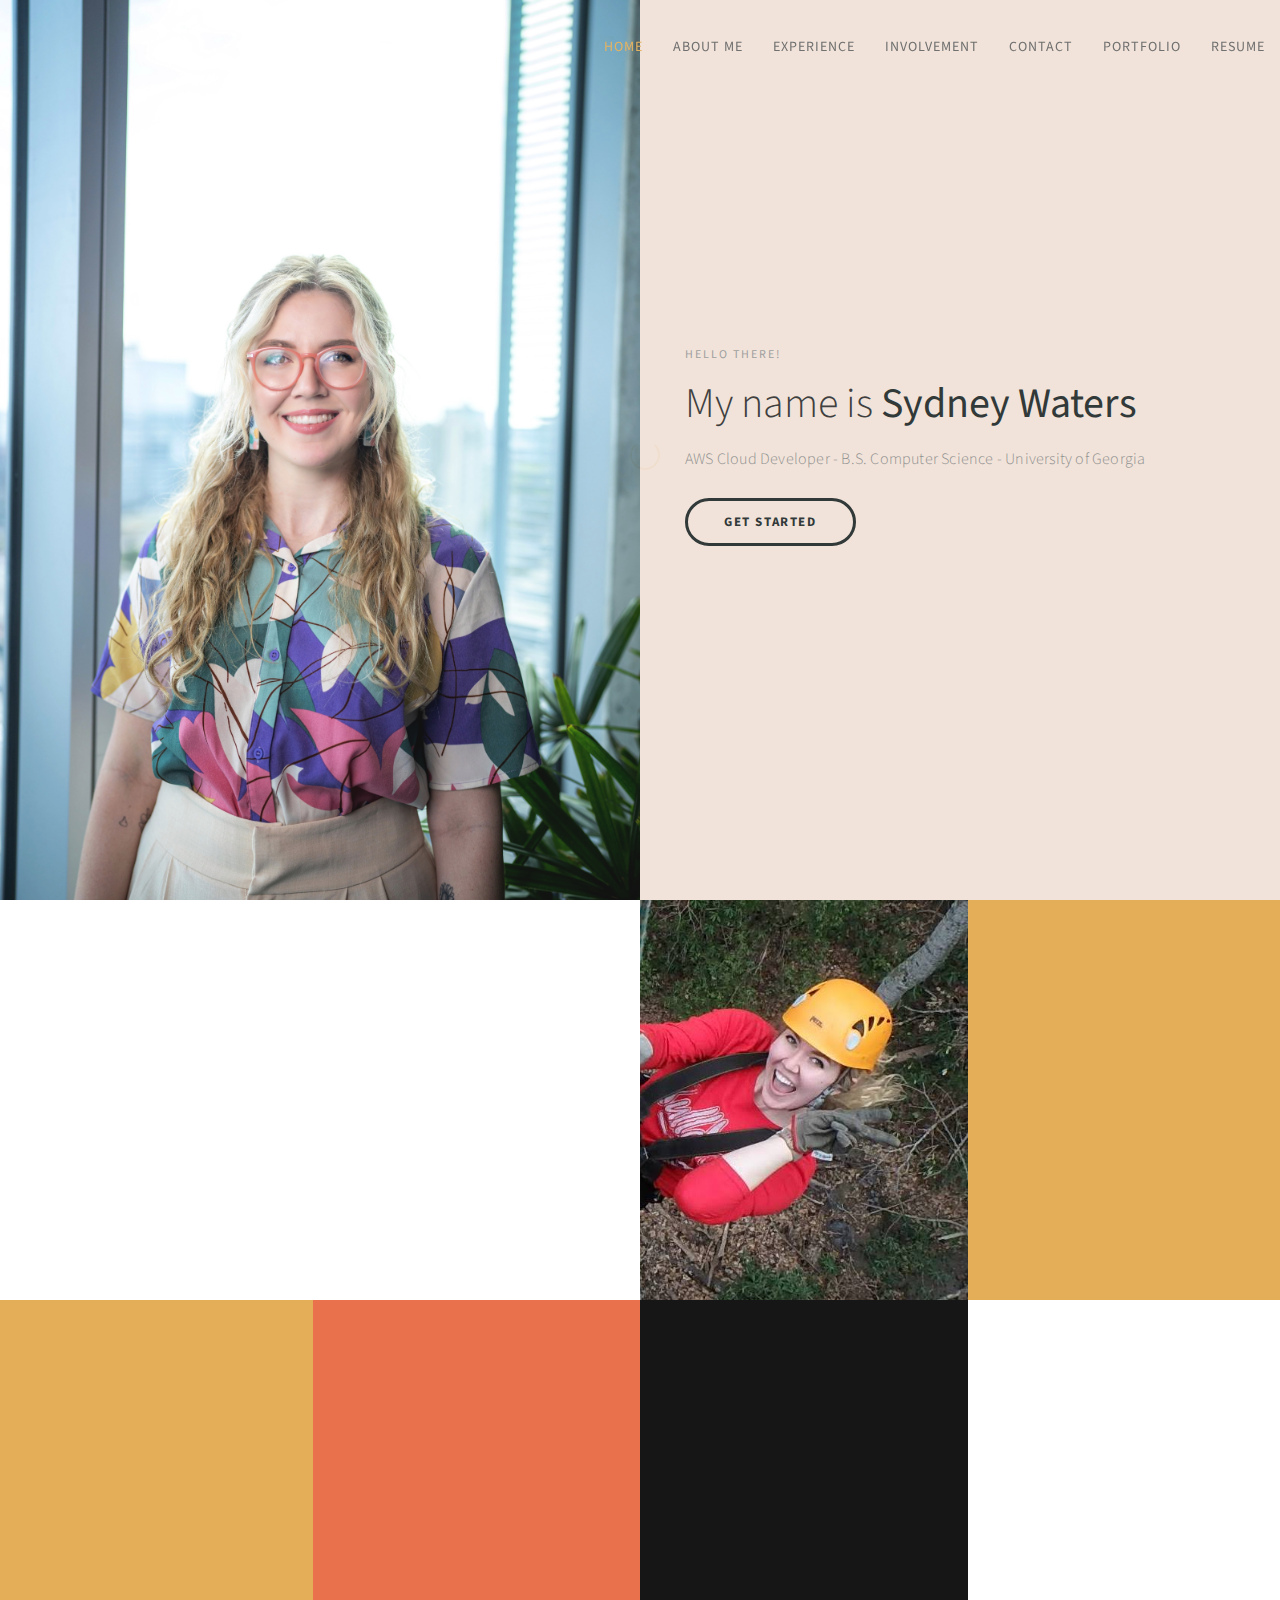
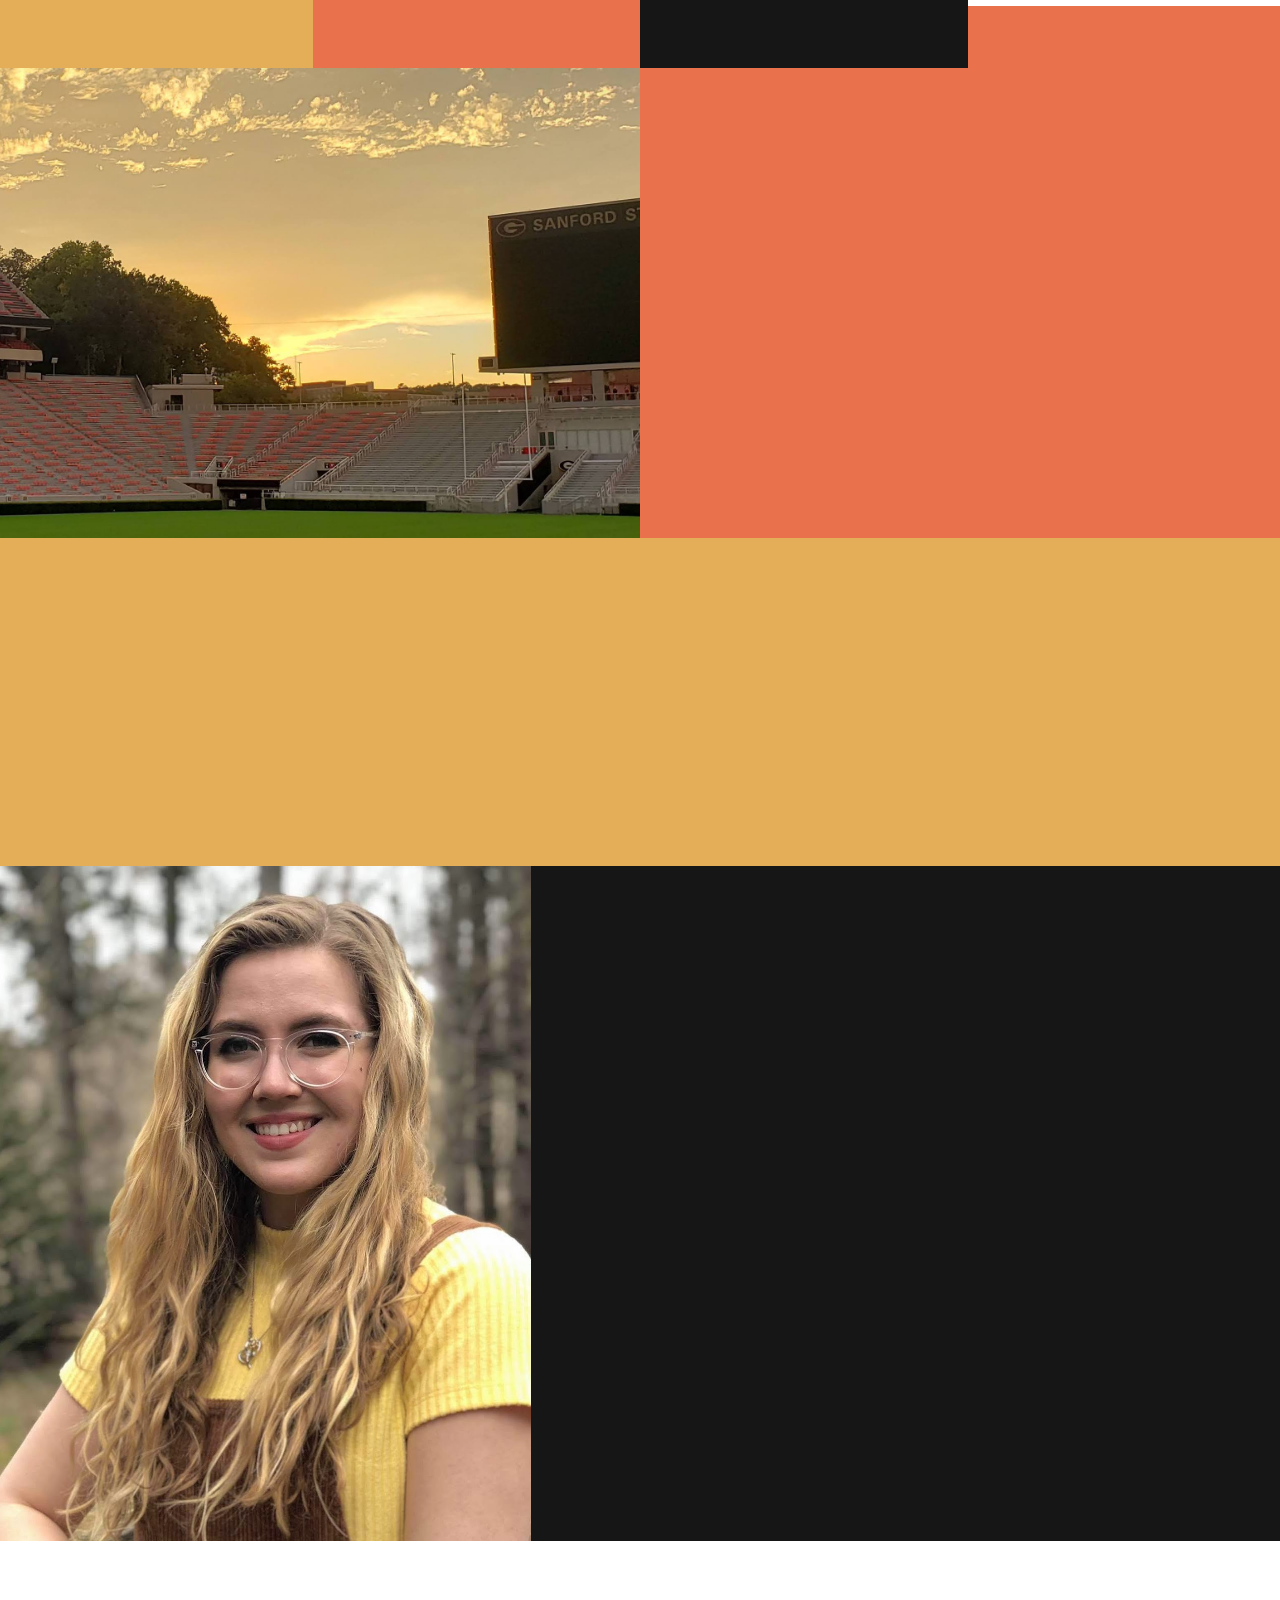
==== commit 8763cd2c: "picture updates" ====
--- a/index.html
+++ b/index.html
@@ -9,7 +9,7 @@
 <meta name="author" content="templatemo">
 <meta name="viewport" content="width=device-width, initial-scale=1, maximum-scale=1">
 
-<title>Sydney Waters</title>
+<title>Sydney Ann Waters</title>
 <!--
 Stimulus Template
 http://www.templatemo.com/tm-498-stimulus
@@ -79,8 +79,8 @@
                     <div class="home-thumb">
                          <div class="section-title">
                               <h4 class="wow fadeInUp" data-wow-delay="0.3s">Hello there!</h4>
-                              <h1 class="wow fadeInUp" data-wow-delay="0.6s">My name is <strong>Sydney Waters</strong> and I'm a Computer Science student at UGA.</h1>
-                              <p class="wow fadeInUp" data-wow-delay="0.9s">Welcome to my website! This is where I house all of my previous projects and experiences, so that I can share them with you as well. Have a look around!</p>
+                              <h1 class="wow fadeInUp" data-wow-delay="0.6s">My name is <strong>Sydney Waters</strong></h1>
+                              <p class="wow fadeInUp" data-wow-delay="0.9s">AWS Cloud Developer - B.S. Computer Science - University of Georgia</p>
                               
                               <a href="#about" class="wow fadeInUp smoothScroll section-btn btn btn-success" data-wow-delay="1.4s">Get Started</a>
                               
@@ -104,11 +104,11 @@
                     <div class="about-thumb">
                          <div class="wow fadeInUp section-title" data-wow-delay="0.4s">
                               <h1>About Me</h1>
-                              <p class="color-yellow">4th Year Computer Science Major, New Media Certificate</p>
+                              <p class="color-yellow">Native Cloud Developer with a focus on AWS and a passion for fashion</p>
                          </div>
                          <div class="wow fadeInUp" data-wow-delay="0.8s">
-                              <p>In addition to learning all I can through the various Computer Science courses here at UGA, I also decided to take up the New Media Certificate in order to work with others outside of my major. I've learned not only new coding languages and concepts, but I've also learned so much about the team development process.</p>
-                              <p>I continue to look for more opportunities to expand my knowledge and capabilites!</p>
+                              <p>Starting as an art major, I quickly switched to Computer Science when I realized that I didn't actually want to draw for 8 hours a day every day.</p>
+                              <p>Now I specialize in native cloud project development and pursue creative outlets on the side.</p>
                          </div>
                     </div>
                </div>
@@ -121,27 +121,27 @@
                     <div class="skill-thumb">
                          <div class="wow fadeInUp section-title color-white" data-wow-delay="1.2s">
                               <h1>My Skills</h1>
-                              <p class="color-white">Java | C++ | SwiftUI | HTML CSS JS | App Development</p>
+                              <p class="color-white">AWS Cloud | NodeJS | Java | SAFe Agile | SwiftUI | HTML/CSS | App Development</p>
                          </div>
 
                          <div class=" wow fadeInUp skills-thumb" data-wow-delay="1.6s">
-                         <strong>Frontend Design</strong>
-                              <span class="color-white pull-right">90%</span>
+                         <strong>NodeJS</strong>
+                              <span class="color-white pull-right">65%</span>
                                    <div class="progress">
-                                        <div class="progress-bar progress-bar-primary" role="progressbar" aria-valuenow="90" aria-valuemin="0" aria-valuemax="100" style="width: 90%;"></div>
-                                   </div>
-
-                         <strong>Java</strong>
-                              <span class="color-white pull-right">90%</span>
-                                   <div class="progress">
-                                        <div class="progress-bar progress-bar-primary" role="progressbar" aria-valuenow="90" aria-valuemin="0" aria-valuemax="100" style="width: 90%;"></div>
-                                   </div>
-
-                         <strong>App Development (Android & iOS)</strong>
+                                        <div class="progress-bar progress-bar-primary" role="progressbar" aria-valuenow="65" aria-valuemin="0" aria-valuemax="100" style="width: 65%;"></div>
+                                   </div>
+
+                         <strong>AWS Cloud</strong>
                               <span class="color-white pull-right">75%</span>
                                    <div class="progress">
                                         <div class="progress-bar progress-bar-primary" role="progressbar" aria-valuenow="75" aria-valuemin="0" aria-valuemax="100" style="width: 75%;"></div>
                                    </div>
+
+                         <strong>Napping</strong>
+                              <span class="color-white pull-right">100%</span>
+                                   <div class="progress">
+                                        <div class="progress-bar progress-bar-primary" role="progressbar" aria-valuenow="100" aria-valuemin="0" aria-valuemax="100" style="width: 100%;"></div>
+                                   </div>
                          </div>
 
                     </div>
@@ -158,23 +158,23 @@
      <div class="container">
           <div class="row">
 
-               <div class="bg-yellow col-md-3 col-sm-6">
+               <div class="bg-yellow col-md-3 col-sm-8">
                     <div class="wow fadeInUp color-white service-thumb" data-wow-delay="0.8s">
                          <i class="fa fa-desktop"></i>
-                              <h3>Frontend Design</h3>
-                              <p class="color-white">I was lead designer in a Bookstore Website Project at UGA</p>
-                    </div>
-               </div>
-
-               <div class="col-md-3 col-sm-6">
+                              <h3>AWS Cloud Native Projects</h3>
+                              <p class="color-white">I have ~2 years of experience in backend application development on AWS in NodeJS.</p>
+                    </div>
+               </div>
+
+               <div class="col-md-3 col-sm-8">
                     <div class="wow fadeInUp color-white service-thumb" data-wow-delay="1.2s">
                          <i class="fa fa-paper-plane"></i>
                               <h3>Media Strategy</h3>
-                              <p class="color-white">Worked on the Social Media of the UGA Flagline, Alzheimer's Association at UGA, and KKΨ at UGA</p>
-                    </div>
-               </div>
-
-               <div class="bg-dark col-md-3 col-sm-6">
+                              <p class="color-white">Led Social Media accounts in various groups in college and post-grad.</p>
+                    </div>
+               </div>
+
+               <div class="bg-dark col-md-3 col-sm-8">
                     <div class="wow fadeInUp color-white service-thumb" data-wow-delay="1.6s">
                          <i class="fa fa-table"></i>
                               <h3>Mobile App Development</h3>
@@ -182,11 +182,11 @@
                     </div>
                </div>
 
-               <div class="bg-white col-md-3 col-sm-6">
+               <div class="bg-white col-md-3 col-sm-8">
                     <div class="wow fadeInUp service-thumb" data-wow-delay="1.8s">
                          <i class="fa fa-html5"></i>
                               <h3>Coding</h3>
-                              <p>Proficient coding languages include Java, C++, Javascript, HTML5 & CSS</p>
+                              <p>5+ years experience with various OOP languages</p>
                     </div>
                </div>
 
@@ -212,6 +212,16 @@
                               <p class="color-white">Previous companies and my tasks</p>
                          </div>
 
+                         <div class="wow fadeInUp color-white media" data-wow-delay="1.6s">
+                              <div class="media-object media-left">
+                                   <i class="fa fa-laptop"></i>
+                              </div>
+                              <div class="media-body">
+                                   <h3 class="media-heading">Consultant II  <small>2021 Aug - 2023 Oct</small></h3>
+                                   <p class="color-white">Contributed to an AWS Disaster Resiliency and Recovery project, an application monitoring integration, and an effort to expand digital payments to Puerto Rico and European countries.</p>
+                              </div>
+                         </div>
+
                          <div class="wow fadeInUp color-white media" data-wow-delay="1.2s">
                               <div class="media-object media-left">
                                    <i class="fa fa-laptop"></i>
@@ -219,16 +229,6 @@
                               <div class="media-body">
                                    <h3 class="media-heading">Intern, Abel Solutions <small>2020 June - 2020 Oct</small></h3>
                                    <p class="color-white">Assisted in Power Automate, Sharepoint Online, Adobe Experience Manager, and javascript projects.</p>
-                              </div>
-                         </div>
-
-                         <div class="wow fadeInUp color-white media" data-wow-delay="1.6s">
-                              <div class="media-object media-left">
-                                   <i class="fa fa-laptop"></i>
-                              </div>
-                              <div class="media-body">
-                                   <h3 class="media-heading">Senior Security Assistant, UGA Libraries <small>2019 Feb - Present</small></h3>
-                                   <p class="color-white">Handle all security concerns and responsibilities at the UGA Main Library.</p>
                               </div>
                          </div>
 
@@ -278,24 +278,6 @@
 
                <div class="col-md-6 col-sm-6">
                     <div class="background-image education-img"></div>
-               </div>
-
-          </div>
-     </div>
-</section>
-
-
-<!-- Quotes Section -->
-
-<section id="quotes" class="parallax-section">
-     <div class="overlay"></div>
-     <div class="container">
-          <div class="row">
-
-               <div class="col-md-offset-1 col-md-10 col-sm-12">
-                    <i class="wow fadeInUp fa fa-star" data-wow-delay="0.6s"></i>
-                    <h2 class="wow fadeInUp" data-wow-delay="0.8s">"Strive for the  Highest"</h2>
-                    <p class="wow fadeInUp" data-wow-delay="1s">Kappa Kappa Psi</p>
                </div>
 
           </div>
--- a/css/templatemo-style.css
+++ b/css/templatemo-style.css
@@ -481,7 +481,7 @@
 }
 
 #education .education-img {
-  background: url('../images/syd-education.jpg') no-repeat;
+  background: url('../images/syd-education.png') no-repeat;
 }
 
 #education .media-heading {
